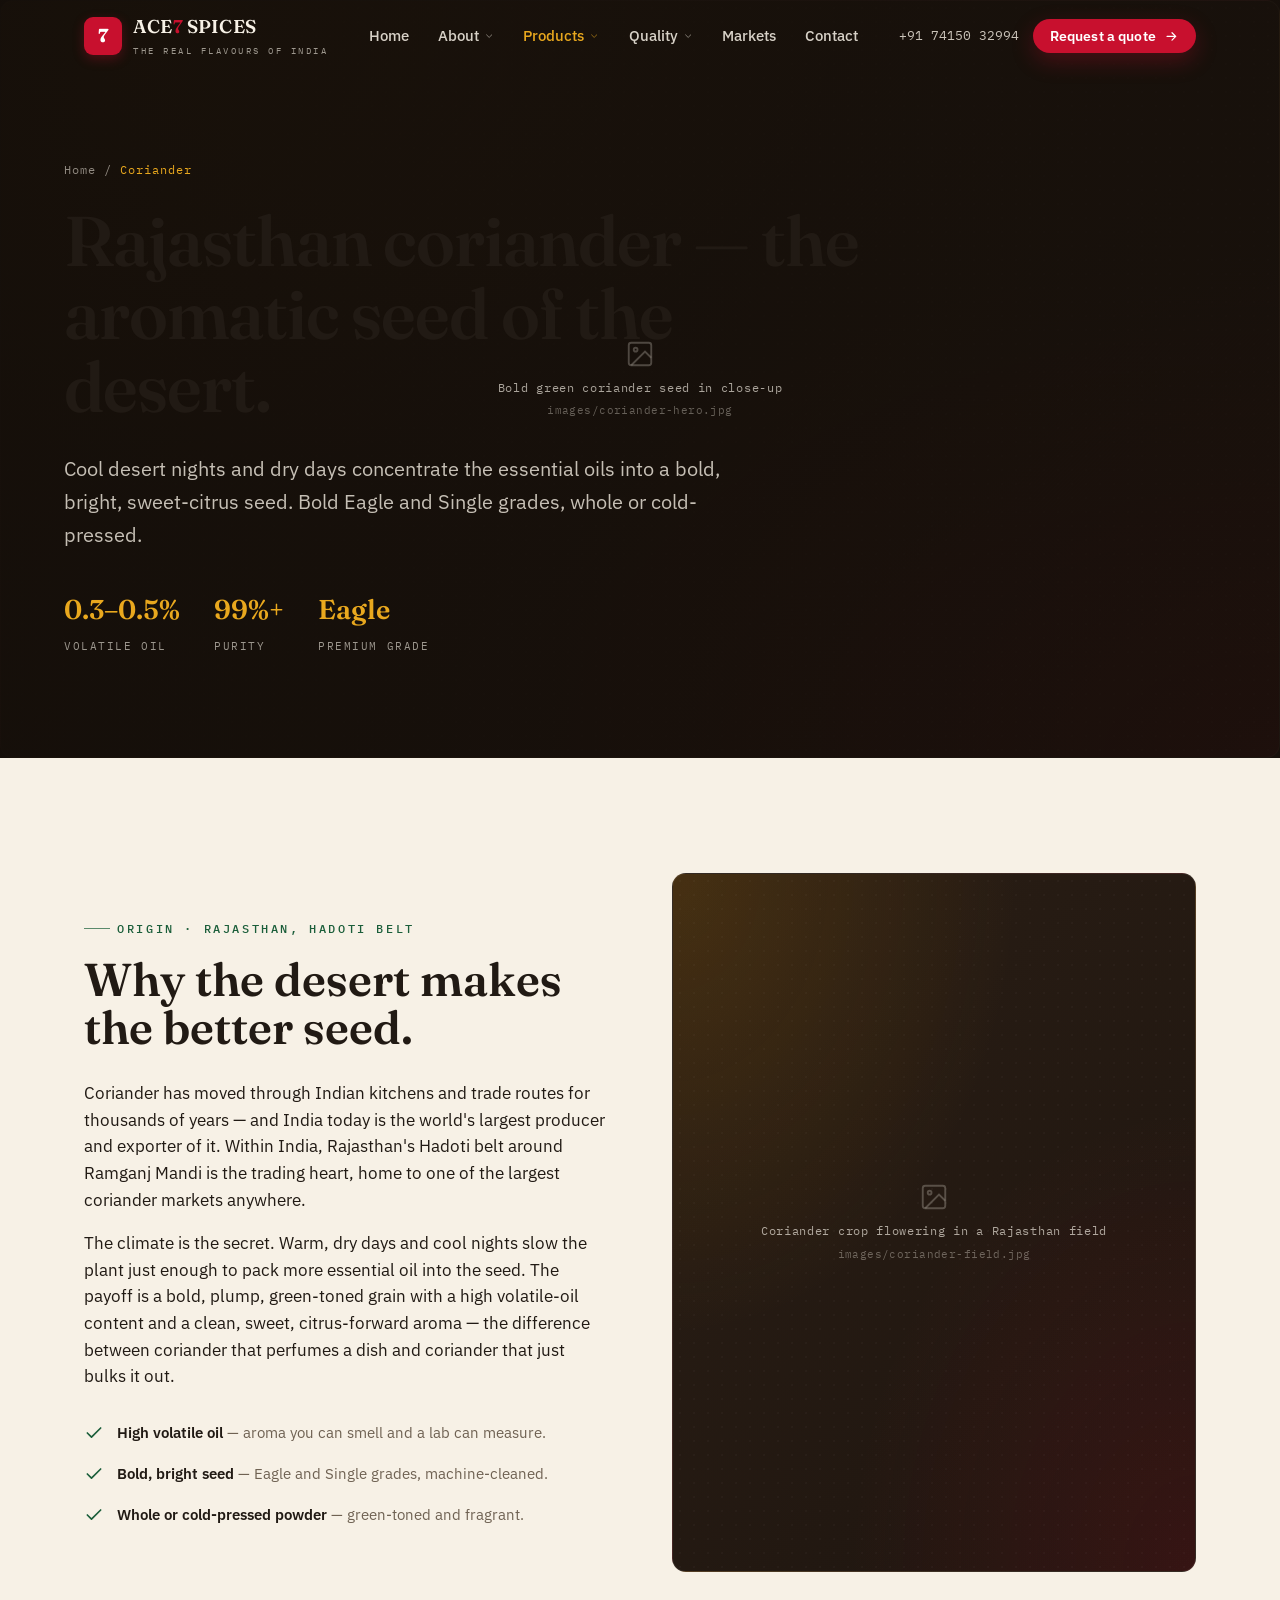
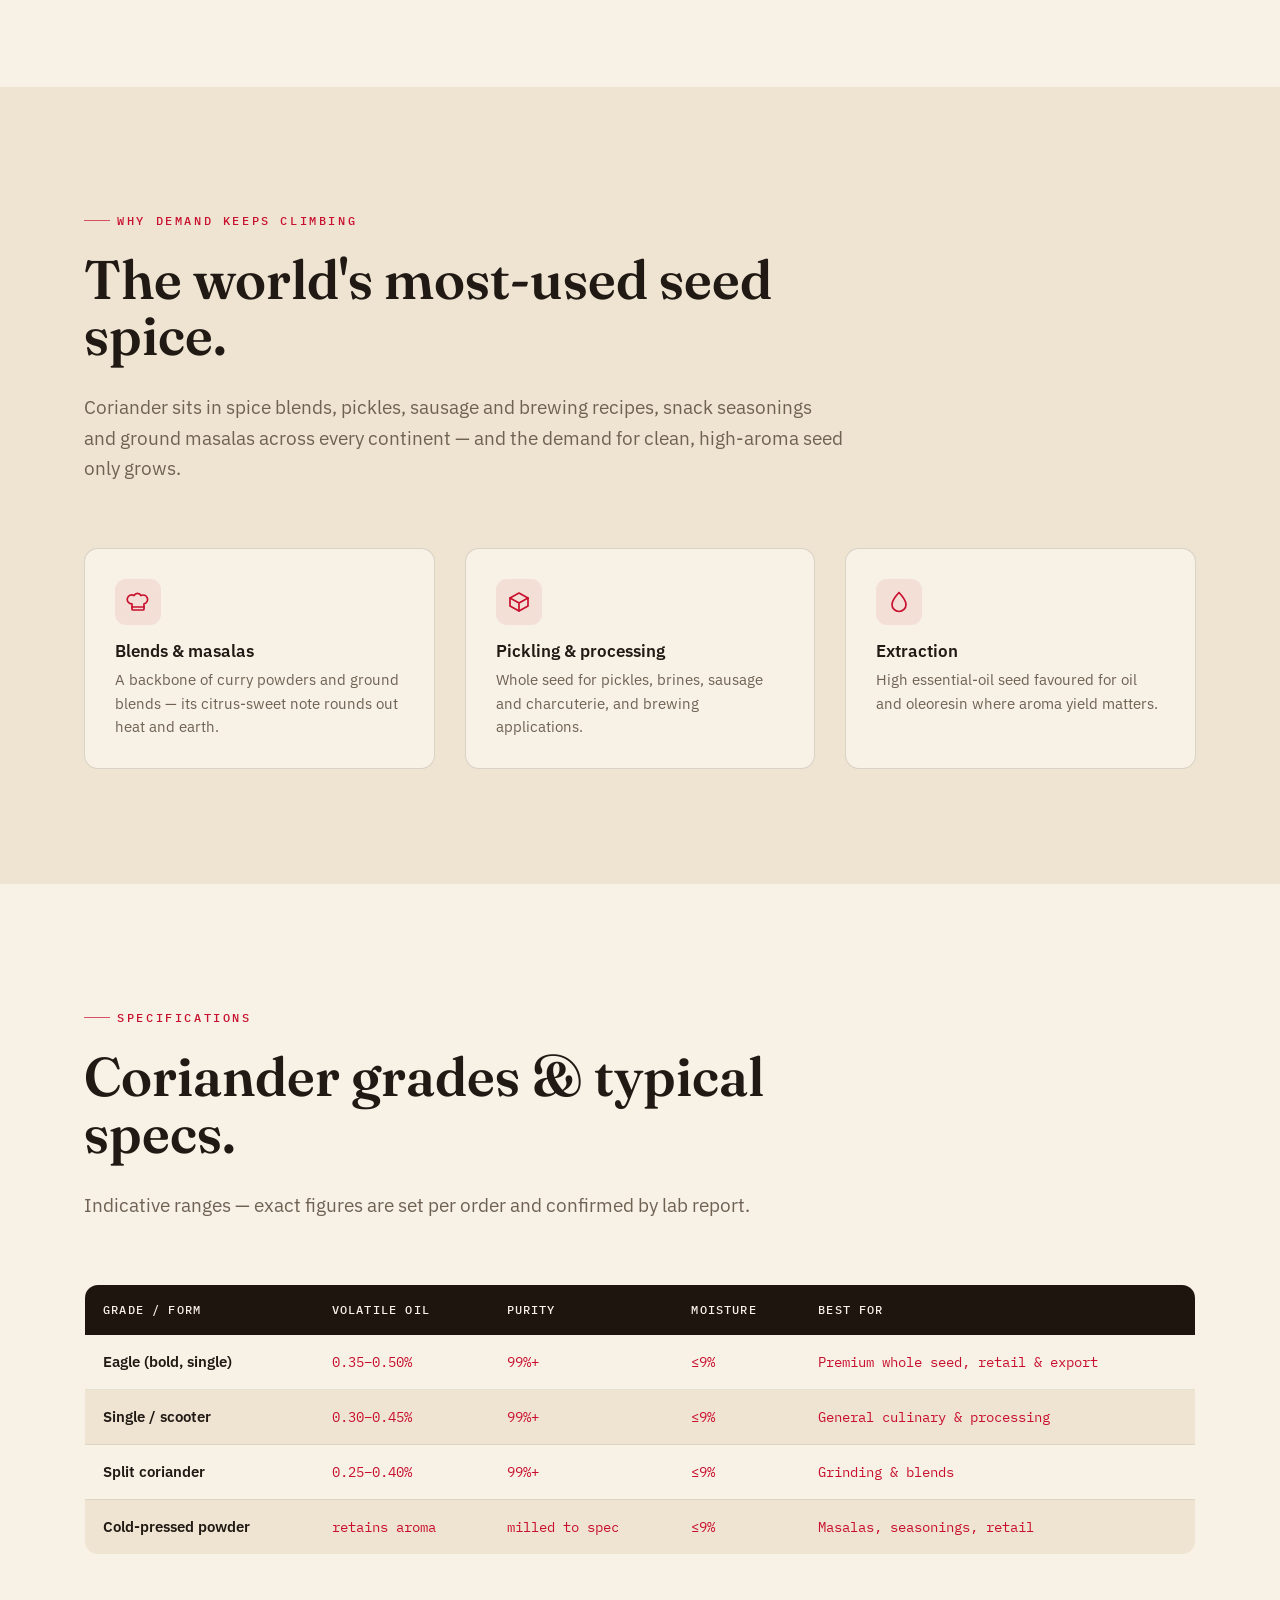
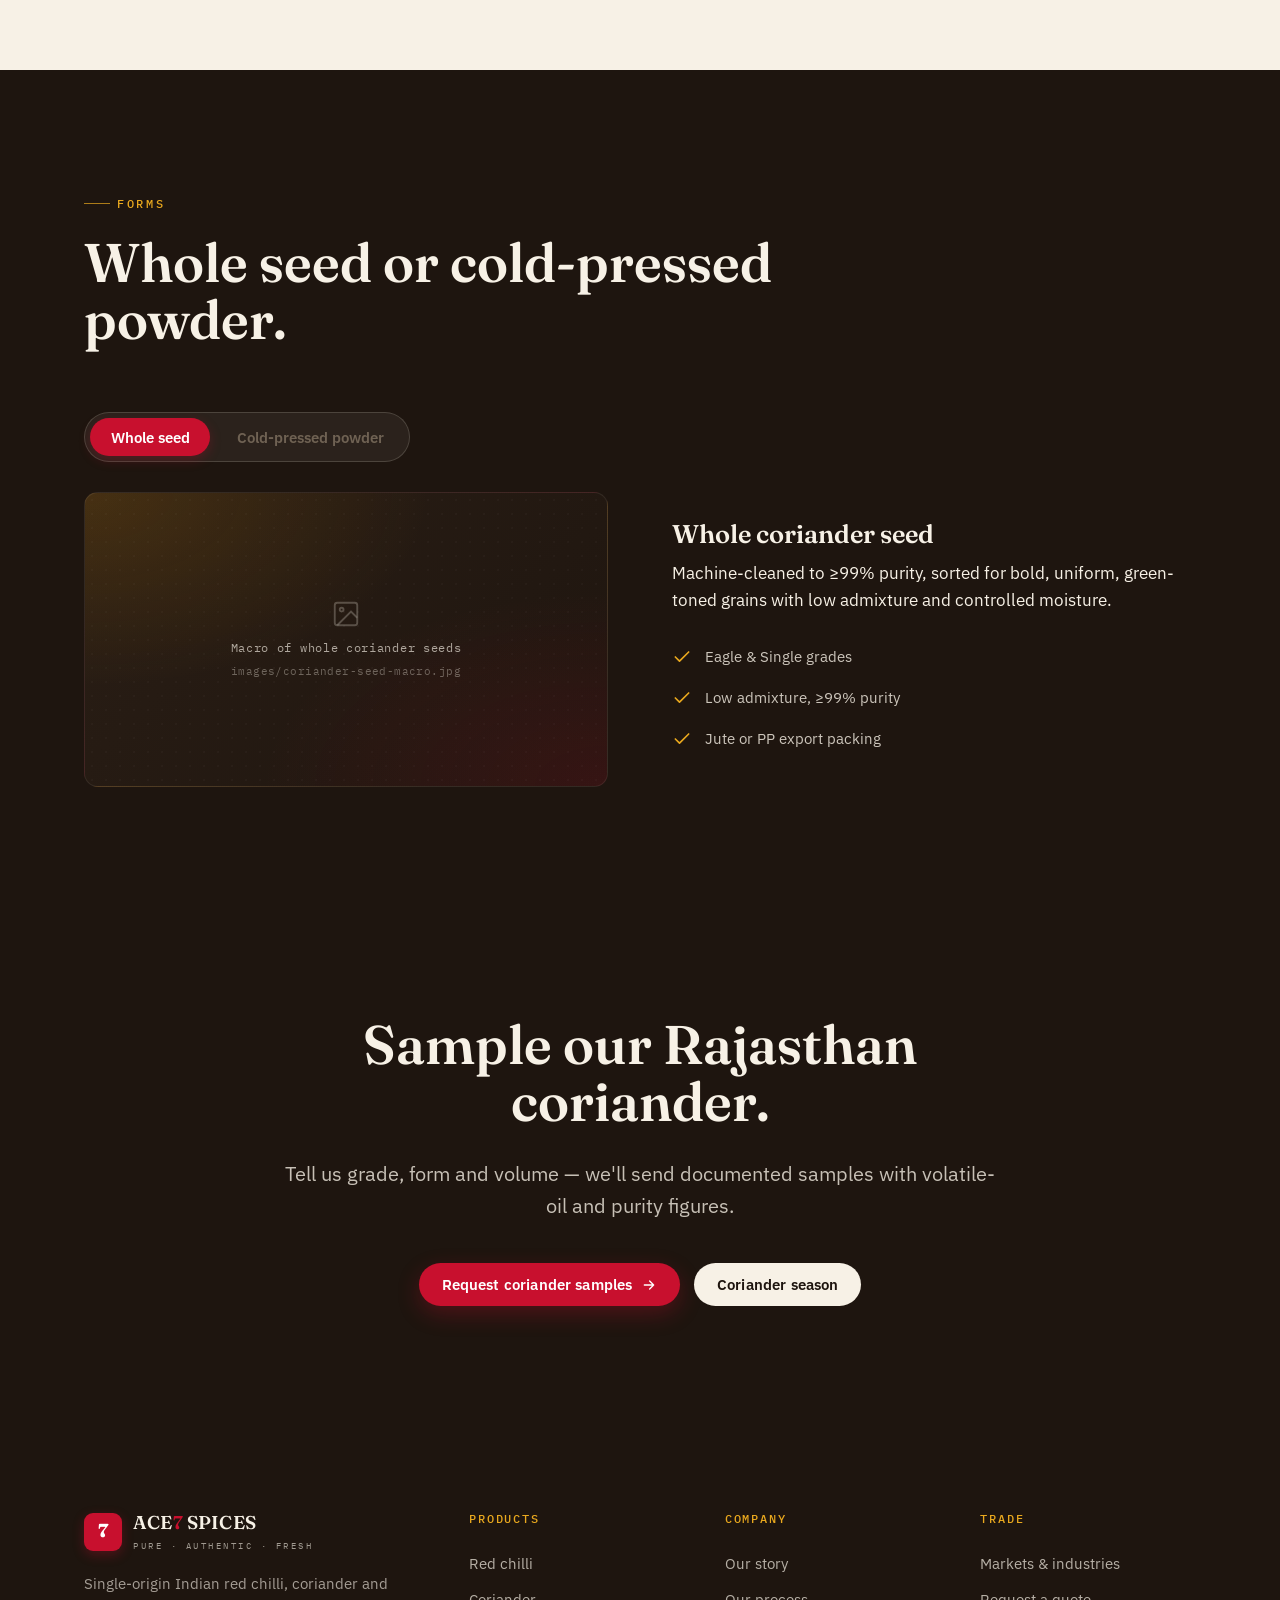
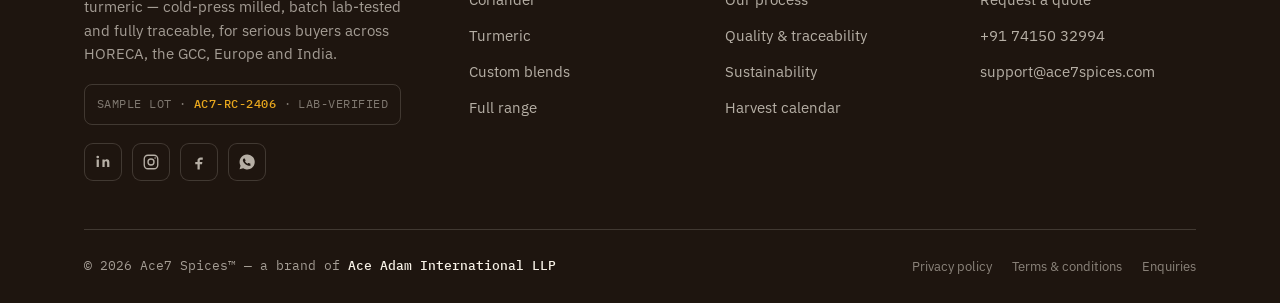
==== coriander.html @ 76460d50 "Add files via upload" ====
<!DOCTYPE html><html lang="en"><head><meta charset="UTF-8"><meta name="viewport" content="width=device-width, initial-scale=1"><title>Rajasthan Coriander Exporter — High Volatile-Oil Seed | Ace7 Spices</title><meta name="description" content="Single-origin Rajasthan coriander from Ace7 Spices: bold Eagle & Single grades, high volatile oil, ≥99% purity, whole seed or cold-pressed powder. Lab-verified, export-ready."><meta property="og:title" content="Rajasthan Coriander Exporter — High Volatile-Oil Seed | Ace7 Spices"><meta property="og:description" content="Single-origin Rajasthan coriander from Ace7 Spices: bold Eagle & Single grades, high volatile oil, ≥99% purity, whole seed or cold-pressed powder. Lab-verified, export-ready."><meta property="og:type" content="website"><meta name="theme-color" content="#1E150F"><link rel="preconnect" href="https://fonts.googleapis.com"><link rel="preconnect" href="https://fonts.gstatic.com" crossorigin><link href="https://fonts.googleapis.com/css2?family=Fraunces:ital,opsz,wght@0,9..144,400..700;1,9..144,400..600&family=IBM+Plex+Mono:wght@400;500&family=IBM+Plex+Sans:wght@400;500;600;700&display=swap" rel="stylesheet"><link rel="stylesheet" href="assets/styles.css"></head><body><a href="#main" class="skip">Skip to content</a><header class="header"><div class="header__inner"><a class="brand" href="index.html" aria-label="Ace7 Spices home"><span class="brand__mark">7</span><span><span class="brand__name">ACE<b>7</b> SPICES</span><span class="brand__tag">The real flavours of India</span></span></a><nav class="nav" aria-label="Primary"><ul style="display:flex;align-items:center;gap:4px"><li class="nav__item"><a class="nav__link" href="index.html">Home</a></li><li class="nav__item"><span class="nav__link">About<svg viewBox="0 0 24 24" fill="none" stroke="currentColor" stroke-width="2.2" stroke-linecap="round" stroke-linejoin="round"><path d="M6 9l6 6 6-6"/></svg></span><div class="dropdown"><a href="about.html"><b>Our story</b><span>Origin, the Ace7 Standard & parent company</span></a><a href="process.html"><b>Our process</b><span>Source → sort → cold-press → ship</span></a><a href="sustainability.html"><b>Sustainability</b><span>Farmer partnerships & single-origin sourcing</span></a></div></li><li class="nav__item"><span class="nav__link active">Products<svg viewBox="0 0 24 24" fill="none" stroke="currentColor" stroke-width="2.2" stroke-linecap="round" stroke-linejoin="round"><path d="M6 9l6 6 6-6"/></svg></span><div class="dropdown"><a href="products.html"><b>All products</b><span>Whole & powdered range overview</span></a><a href="red-chilli.html"><b>Red chilli — Guntur</b><span>16 varieties · SHU & ASTA to spec</span></a><a href="coriander.html"><b>Coriander — Rajasthan</b><span>Bold seed · high volatile oil</span></a><a href="turmeric.html"><b>Turmeric — Sangli & Salem</b><span>Graded by curcumin %</span></a><a href="custom-blends.html"><b>Custom blends & private label</b><span>Built to your formulation</span></a></div></li><li class="nav__item"><span class="nav__link">Quality<svg viewBox="0 0 24 24" fill="none" stroke="currentColor" stroke-width="2.2" stroke-linecap="round" stroke-linejoin="round"><path d="M6 9l6 6 6-6"/></svg></span><div class="dropdown"><a href="quality.html"><b>Quality & traceability</b><span>Batch lab-testing & lot tracing</span></a><a href="harvest-calendar.html"><b>Harvest calendar</b><span>Crop cycles & freshness windows</span></a></div></li><li class="nav__item"><a class="nav__link" href="industries.html">Markets</a></li><li class="nav__item"><a class="nav__link" href="contact.html">Contact</a></li></ul></nav><div class="header__cta"><a class="header__phone" href="tel:+917415032994">+91 74150 32994</a><a class="btn btn--primary" href="contact.html">Request a quote <svg viewBox="0 0 24 24" fill="none" stroke="currentColor" stroke-width="2" stroke-linecap="round" stroke-linejoin="round"><path d="M5 12h14M13 6l6 6-6 6"/></svg></a></div><button class="burger" aria-label="Menu" aria-expanded="false" aria-controls="drawer"><span></span><span></span><span></span></button></div></header><nav class="drawer" id="drawer" aria-label="Mobile"><a href="index.html">Home</a><div class="grp-label">About</div><a class="sub" href="about.html">Our story</a><a class="sub" href="process.html">Our process</a><a class="sub" href="sustainability.html">Sustainability</a><div class="grp-label">Products</div><a class="sub" href="products.html">All products</a><a class="sub" href="red-chilli.html">Red chilli — Guntur</a><a class="sub" href="coriander.html">Coriander — Rajasthan</a><a class="sub" href="turmeric.html">Turmeric — Sangli &amp; Salem</a><a class="sub" href="custom-blends.html">Custom blends &amp; private label</a><div class="grp-label">Quality</div><a class="sub" href="quality.html">Quality &amp; traceability</a><a class="sub" href="harvest-calendar.html">Harvest calendar</a><div class="grp-label">More</div><a class="sub" href="industries.html">Markets &amp; industries</a><a class="sub" href="contact.html">Contact</a><a class="btn btn--primary" href="contact.html">Request a quote</a></nav><main id="main">
<section class="phero">
  <div class="phero__media"><img src="images/coriander-hero.jpg" alt="Bold green coriander seed in close-up" loading="lazy" data-ph="Bold green coriander seed in close-up" data-ph-class="ph--wide" class=""></div>
  <div class="phero__inner reveal in">
    <p class="crumbs"><a href="index.html">Home</a> / <span>Coriander</span></p>
    <h1 class="display">Rajasthan coriander — the aromatic seed of the desert.</h1>
    <p>Cool desert nights and dry days concentrate the essential oils into a bold, bright, sweet-citrus seed. Bold Eagle and Single grades, whole or cold-pressed.</p>
    <div class="phero__meta"><div class="m"><b>0.3–0.5%</b><span>Volatile oil</span></div><div class="m"><b>99%+</b><span>Purity</span></div><div class="m"><b>Eagle</b><span>Premium grade</span></div></div>
  </div>
</section>

<section class="section">
  <div class="wrap">
    <div class="split">
      <div class="split__body reveal">
        <span class="eyebrow leaf">Origin · Rajasthan, Hadoti belt</span>
        <h2>Why the desert makes the better seed.</h2>
        <p>Coriander has moved through Indian kitchens and trade routes for thousands of years — and India today is the world's largest producer and exporter of it. Within India, Rajasthan's Hadoti belt around Ramganj Mandi is the trading heart, home to one of the largest coriander markets anywhere.</p>
        <p>The climate is the secret. Warm, dry days and cool nights slow the plant just enough to pack more essential oil into the seed. The payoff is a bold, plump, green-toned grain with a high volatile-oil content and a clean, sweet, citrus-forward aroma — the difference between coriander that perfumes a dish and coriander that just bulks it out.</p>
        <ul class="checklist">
          <li><svg viewBox="0 0 24 24" fill="none" stroke="currentColor" stroke-width="2" stroke-linecap="round" stroke-linejoin="round"><path d="M20 6L9 17l-5-5"/></svg><span><b>High volatile oil</b> — aroma you can smell and a lab can measure.</span></li>
          <li><svg viewBox="0 0 24 24" fill="none" stroke="currentColor" stroke-width="2" stroke-linecap="round" stroke-linejoin="round"><path d="M20 6L9 17l-5-5"/></svg><span><b>Bold, bright seed</b> — Eagle and Single grades, machine-cleaned.</span></li>
          <li><svg viewBox="0 0 24 24" fill="none" stroke="currentColor" stroke-width="2" stroke-linecap="round" stroke-linejoin="round"><path d="M20 6L9 17l-5-5"/></svg><span><b>Whole or cold-pressed powder</b> — green-toned and fragrant.</span></li>
        </ul>
      </div>
      <div class="split__media reveal d1"><img src="images/coriander-field.jpg" alt="Coriander crop flowering in a Rajasthan field" loading="lazy" data-ph="Coriander crop flowering in a Rajasthan field" data-ph-class="ph--tall" class=""></div>
    </div>
  </div>
</section>

<section class="section paper-2">
  <div class="wrap">
    <div class="section-head reveal"><span class="eyebrow">Why demand keeps climbing</span><h2>The world's most-used seed spice.</h2><p>Coriander sits in spice blends, pickles, sausage and brewing recipes, snack seasonings and ground masalas across every continent — and the demand for clean, high-aroma seed only grows.</p></div>
    <div class="grid g-3">
      <div class="card reveal"><div class="card__ico"><svg viewBox="0 0 24 24" fill="none" stroke="currentColor" stroke-width="1.7" stroke-linecap="round" stroke-linejoin="round"><path d="M6 13.9V19a1 1 0 0 0 1 1h10a1 1 0 0 0 1-1v-5.1a4.5 4.5 0 1 0-3-8.4 4 4 0 0 0-7 0 4.5 4.5 0 1 0-2 8.4Z"/><path d="M6 17h12"/></svg></div><h4>Blends &amp; masalas</h4><p>A backbone of curry powders and ground blends — its citrus-sweet note rounds out heat and earth.</p></div>
      <div class="card reveal d1"><div class="card__ico"><svg viewBox="0 0 24 24" fill="none" stroke="currentColor" stroke-width="1.7" stroke-linecap="round" stroke-linejoin="round"><path d="m21 8-9-5-9 5v8l9 5 9-5V8Z"/><path d="m3 8 9 5 9-5M12 13v8"/></svg></div><h4>Pickling &amp; processing</h4><p>Whole seed for pickles, brines, sausage and charcuterie, and brewing applications.</p></div>
      <div class="card reveal d2"><div class="card__ico"><svg viewBox="0 0 24 24" fill="none" stroke="currentColor" stroke-width="1.7" stroke-linecap="round" stroke-linejoin="round"><path d="M12 2.5S5 10 5 14.5a7 7 0 0 0 14 0C19 10 12 2.5 12 2.5Z"/></svg></div><h4>Extraction</h4><p>High essential-oil seed favoured for oil and oleoresin where aroma yield matters.</p></div>
    </div>
  </div>
</section>

<section class="section">
  <div class="wrap">
    <div class="section-head reveal"><span class="eyebrow">Specifications</span><h2>Coriander grades &amp; typical specs.</h2><p>Indicative ranges — exact figures are set per order and confirmed by lab report.</p></div>
    <div class="table-scroll reveal"><table class="spectable"><thead><tr><th>Grade / form</th><th>Volatile oil</th><th>Purity</th><th>Moisture</th><th>Best for</th></tr></thead><tbody><tr><td>Eagle (bold, single)</td><td class="mono">0.35–0.50%</td><td class="mono">99%+</td><td class="mono">≤9%</td><td class="mono">Premium whole seed, retail &amp; export</td></tr><tr><td>Single / scooter</td><td class="mono">0.30–0.45%</td><td class="mono">99%+</td><td class="mono">≤9%</td><td class="mono">General culinary &amp; processing</td></tr><tr><td>Split coriander</td><td class="mono">0.25–0.40%</td><td class="mono">99%+</td><td class="mono">≤9%</td><td class="mono">Grinding &amp; blends</td></tr><tr><td>Cold-pressed powder</td><td class="mono">retains aroma</td><td class="mono">milled to spec</td><td class="mono">≤9%</td><td class="mono">Masalas, seasonings, retail</td></tr></tbody></table></div>
  </div>
</section>

<section class="section roast">
  <div class="wrap" data-tabs>
    <div class="section-head reveal"><span class="eyebrow cream">Forms</span><h2>Whole seed or cold-pressed powder.</h2></div>
    <div class="tabs reveal" style="margin-bottom:30px;background:rgba(247,241,230,.06);border-color:var(--line-light)">
      <button class="tab active" data-tab="cseed">Whole seed</button>
      <button class="tab" data-tab="cpowder">Cold-pressed powder</button>
    </div>
    <div class="tabpanel active" data-panel="cseed">
      <div class="split"><div class="split__media reveal"><img src="images/coriander-seed-macro.jpg" alt="Macro of whole coriander seeds" loading="lazy" data-ph="Macro of whole coriander seeds" data-ph-class="ph--wide" class=""></div>
      <div class="split__body reveal d1"><h3 style="font-size:1.6rem;margin-bottom:.5em;color:var(--paper)">Whole coriander seed</h3><p>Machine-cleaned to ≥99% purity, sorted for bold, uniform, green-toned grains with low admixture and controlled moisture.</p><ul class="checklist"><li><svg viewBox="0 0 24 24" fill="none" stroke="currentColor" stroke-width="2" stroke-linecap="round" stroke-linejoin="round"><path d="M20 6L9 17l-5-5"/></svg><span>Eagle &amp; Single grades</span></li><li><svg viewBox="0 0 24 24" fill="none" stroke="currentColor" stroke-width="2" stroke-linecap="round" stroke-linejoin="round"><path d="M20 6L9 17l-5-5"/></svg><span>Low admixture, ≥99% purity</span></li><li><svg viewBox="0 0 24 24" fill="none" stroke="currentColor" stroke-width="2" stroke-linecap="round" stroke-linejoin="round"><path d="M20 6L9 17l-5-5"/></svg><span>Jute or PP export packing</span></li></ul></div></div>
    </div>
    <div class="tabpanel" data-panel="cpowder">
      <div class="split"><div class="split__media reveal"><img src="images/coriander-powder.jpg" alt="Green-toned cold-pressed coriander powder" loading="lazy" data-ph="Green-toned cold-pressed coriander powder" data-ph-class="ph--wide" class=""></div>
      <div class="split__body reveal d1"><h3 style="font-size:1.6rem;margin-bottom:.5em;color:var(--paper)">Cold-pressed coriander powder</h3><p>Low-RPM milled so the powder keeps its fresh green colour and sweet-citrus aroma instead of turning dull and flat. Ground to your mesh.</p><ul class="checklist"><li><svg viewBox="0 0 24 24" fill="none" stroke="currentColor" stroke-width="2" stroke-linecap="round" stroke-linejoin="round"><path d="M20 6L9 17l-5-5"/></svg><span>Aroma &amp; colour preserved</span></li><li><svg viewBox="0 0 24 24" fill="none" stroke="currentColor" stroke-width="2" stroke-linecap="round" stroke-linejoin="round"><path d="M20 6L9 17l-5-5"/></svg><span>Mesh ground to order</span></li><li><svg viewBox="0 0 24 24" fill="none" stroke="currentColor" stroke-width="2" stroke-linecap="round" stroke-linejoin="round"><path d="M20 6L9 17l-5-5"/></svg><span>No fillers or additives</span></li></ul></div></div>
    </div>
  </div>
</section>

<section class="section roast ctaband">
  <div class="wrap"><div class="ctaband__inner reveal">
    <h2>Sample our Rajasthan coriander.</h2>
    <p>Tell us grade, form and volume — we'll send documented samples with volatile-oil and purity figures.</p>
    <div class="btn-row"><a class="btn btn--primary" href="contact.html">Request coriander samples <svg viewBox="0 0 24 24" fill="none" stroke="currentColor" stroke-width="2" stroke-linecap="round" stroke-linejoin="round"><path d="M5 12h14M13 6l6 6-6 6"/></svg></a><a class="btn btn--light" href="harvest-calendar.html">Coriander season</a></div>
  </div></div>
</section>
</main><footer class="footer"><div class="wrap"><div class="footer__top"><div class="footer__brand"><a class="brand" href="index.html"><span class="brand__mark">7</span><span><span class="brand__name">ACE<b>7</b> SPICES</span><span class="brand__tag">Pure · Authentic · Fresh</span></span></a><p class="footer__about">Single-origin Indian red chilli, coriander and turmeric — cold-press milled, batch lab-tested and fully traceable, for serious buyers across HORECA, the GCC, Europe and India.</p><div class="footer__lot">SAMPLE LOT · <b>AC7-RC-2406</b> · LAB-VERIFIED</div><div class="footer__social"><a href="#" aria-label="LinkedIn"><svg viewBox="0 0 24 24" fill="currentColor"><path d="M6.5 8.5v10h-3v-10h3Zm-1.5-5a1.8 1.8 0 1 1 0 3.6 1.8 1.8 0 0 1 0-3.6ZM20.5 18.5h-3v-5.3c0-1.3-.5-2.1-1.6-2.1-1.2 0-1.7.8-1.7 2.1v5.3h-3v-10h3v1.3c.5-.8 1.4-1.6 3-1.6 2.2 0 3.3 1.4 3.3 4.2v6.1Z"/></svg></a><a href="#" aria-label="Instagram"><svg viewBox="0 0 24 24" fill="none" stroke="currentColor" stroke-width="1.8"><rect x="3" y="3" width="18" height="18" rx="5"/><circle cx="12" cy="12" r="4"/><circle cx="17.5" cy="6.5" r="1" fill="currentColor" stroke="none"/></svg></a><a href="#" aria-label="Facebook"><svg viewBox="0 0 24 24" fill="currentColor"><path d="M14 9h3V6h-3c-2.2 0-4 1.8-4 4v2H7v3h3v7h3v-7h3l.5-3H13v-2c0-.6.4-1 1-1Z"/></svg></a><a href="https://wa.me/917415032994" aria-label="WhatsApp"><svg viewBox="0 0 24 24" fill="currentColor"><path d="M12 2a10 10 0 0 0-8.6 15l-1.3 4.7 4.8-1.3A10 10 0 1 0 12 2Zm5.3 13.9c-.2.6-1.3 1.2-1.8 1.2-.5.1-1 .2-3.3-.7-2.8-1.1-4.5-3.9-4.7-4.1-.1-.2-1-1.4-1-2.6 0-1.3.6-1.9.9-2.1.2-.3.5-.3.7-.3h.5c.2 0 .4 0 .6.5l.8 2c.1.1.1.3 0 .5l-.4.5c-.2.2-.3.3-.1.6.2.3.8 1.3 1.7 2 1.2.9 1.5 1 1.8.7.2-.3.4-.5.6-.7l.5-.2 1.9.9c.2.1.4.2.5.3.1.4.1 1-.1 1.6Z"/></svg></a></div></div><div><h5>Products</h5><div class="footer__links"><a href="red-chilli.html">Red chilli</a><a href="coriander.html">Coriander</a><a href="turmeric.html">Turmeric</a><a href="custom-blends.html">Custom blends</a><a href="products.html">Full range</a></div></div><div><h5>Company</h5><div class="footer__links"><a href="about.html">Our story</a><a href="process.html">Our process</a><a href="quality.html">Quality &amp; traceability</a><a href="sustainability.html">Sustainability</a><a href="harvest-calendar.html">Harvest calendar</a></div></div><div><h5>Trade</h5><div class="footer__links"><a href="industries.html">Markets &amp; industries</a><a href="contact.html">Request a quote</a><a href="tel:+917415032994">+91 74150 32994</a><a href="mailto:support@ace7spices.com">support@ace7spices.com</a></div></div></div><div class="footer__bottom"><span class="footer__parent">© <span data-year>2025</span> Ace7 Spices™ — a brand of <b>Ace Adam International LLP</b></span><div class="footer__legal"><a href="privacy-policy.html">Privacy policy</a><a href="terms.html">Terms &amp; conditions</a><a href="contact.html">Enquiries</a></div></div></div></footer><script src="assets/script.js"></script></body></html>
---- assets/styles.css ----
/* =====================================================================
   ACE7 SPICES — Design System
   Display: Fraunces (heritage serif)
   Body/UI: IBM Plex Sans   |   Data/labels: IBM Plex Mono
   Palette: roasted near-black + warm ivory paper, scarlet / leaf / turmeric
   ===================================================================== */

:root{
  --chilli:#C8102E;
  --chilli-deep:#9E0B22;
  --roast:#1E150F;
  --roast-2:#2A1E15;
  --paper:#F7F1E6;
  --paper-2:#EFE4D2;
  --paper-3:#E7D9C1;
  --leaf:#1B5E3A;
  --leaf-deep:#134129;
  --turmeric:#D98E04;
  --turmeric-2:#E9A81E;
  --ink:#211A14;
  --ink-soft:#6F6253;
  --ink-faint:#9A8C79;
  --line:rgba(33,26,20,.14);
  --line-2:rgba(33,26,20,.08);
  --line-light:rgba(247,241,230,.16);
  --shadow-sm:0 1px 2px rgba(30,21,15,.06), 0 2px 8px rgba(30,21,15,.05);
  --shadow-md:0 8px 30px rgba(30,21,15,.10), 0 2px 8px rgba(30,21,15,.06);
  --shadow-lg:0 30px 70px rgba(30,21,15,.22);
  --maxw:1240px;
  --gut:clamp(20px,5vw,64px);
  --r:14px;
  --r-sm:9px;
  --ease:cubic-bezier(.2,.7,.2,1);
}

/* ---------- reset ---------- */
*,*::before,*::after{box-sizing:border-box;margin:0;padding:0}
html{scroll-behavior:smooth;-webkit-text-size-adjust:100%}
@media (prefers-reduced-motion:reduce){html{scroll-behavior:auto}}
body{
  font-family:"IBM Plex Sans",system-ui,-apple-system,sans-serif;
  background:var(--paper);
  color:var(--ink);
  line-height:1.62;
  font-size:16.5px;
  -webkit-font-smoothing:antialiased;
  text-rendering:optimizeLegibility;
  overflow-x:hidden;
}
img{max-width:100%;display:block}
a{color:inherit;text-decoration:none}
button{font-family:inherit;cursor:pointer;border:none;background:none}
ul{list-style:none}
::selection{background:var(--chilli);color:#fff}

/* ---------- type ---------- */
h1,h2,h3,h4{font-family:"Fraunces",Georgia,serif;font-weight:600;line-height:1.04;color:var(--ink);font-optical-sizing:auto}
.display{font-weight:600;letter-spacing:-.01em}
.eyebrow{
  font-family:"IBM Plex Mono",monospace;
  font-size:.74rem;font-weight:500;
  letter-spacing:.22em;text-transform:uppercase;
  color:var(--chilli);
  display:inline-flex;align-items:center;gap:.6em;
}
.eyebrow::before{content:"";width:26px;height:1px;background:currentColor;opacity:.7}
.eyebrow.center::after{content:"";width:26px;height:1px;background:currentColor;opacity:.7}
.eyebrow.leaf{color:var(--leaf)}
.eyebrow.turmeric{color:var(--turmeric)}
.eyebrow.cream{color:var(--turmeric-2)}
.mono{font-family:"IBM Plex Mono",monospace}

.lead{font-size:clamp(1.05rem,1.7vw,1.28rem);color:var(--ink-soft);line-height:1.6;font-weight:400}
.muted{color:var(--ink-soft)}

/* ---------- layout ---------- */
.wrap{max-width:var(--maxw);margin-inline:auto;padding-inline:var(--gut)}
.section{padding-block:clamp(64px,9vw,128px)}
.section--tight{padding-block:clamp(48px,6vw,84px)}
.roast{background:var(--roast);color:var(--paper)}
.roast h1,.roast h2,.roast h3,.roast h4{color:var(--paper)}
.roast .muted{color:rgba(247,241,230,.66)}
.roast .lead{color:rgba(247,241,230,.78)}
.paper-2{background:var(--paper-2)}
.center{text-align:center}
.center .eyebrow{justify-content:center}
.grid{display:grid;gap:clamp(18px,2.4vw,30px)}
.g-2{grid-template-columns:repeat(2,1fr)}
.g-3{grid-template-columns:repeat(3,1fr)}
.g-4{grid-template-columns:repeat(4,1fr)}
@media(max-width:960px){.g-3,.g-4{grid-template-columns:repeat(2,1fr)}}
@media(max-width:640px){.g-2,.g-3,.g-4{grid-template-columns:1fr}}

.section-head{max-width:760px;margin-bottom:clamp(36px,5vw,64px)}
.section-head.center{margin-inline:auto}
.section-head h2{font-size:clamp(2rem,4.3vw,3.4rem);margin:.4em 0 .5em}
.section-head p{font-size:clamp(1rem,1.5vw,1.18rem);color:var(--ink-soft)}
.roast .section-head p{color:rgba(247,241,230,.72)}

/* ---------- buttons ---------- */
.btn{
  display:inline-flex;align-items:center;gap:.6em;
  font-family:"IBM Plex Sans",sans-serif;font-weight:600;font-size:.95rem;
  padding:.92em 1.5em;border-radius:100px;
  transition:transform .35s var(--ease),background .25s,color .25s,box-shadow .35s;
  letter-spacing:.01em;line-height:1;
}
.btn svg{width:1.05em;height:1.05em;transition:transform .35s var(--ease)}
.btn:hover svg{transform:translateX(4px)}
.btn--primary{background:var(--chilli);color:#fff;box-shadow:0 8px 22px rgba(200,16,46,.28)}
.btn--primary:hover{background:var(--chilli-deep);transform:translateY(-2px);box-shadow:0 14px 30px rgba(200,16,46,.34)}
.btn--ghost{background:transparent;color:var(--ink);box-shadow:inset 0 0 0 1.5px var(--line)}
.btn--ghost:hover{box-shadow:inset 0 0 0 1.5px var(--ink);transform:translateY(-2px)}
.roast .btn--ghost{color:var(--paper);box-shadow:inset 0 0 0 1.5px var(--line-light)}
.roast .btn--ghost:hover{box-shadow:inset 0 0 0 1.5px var(--paper)}
.btn--light{background:var(--paper);color:var(--roast)}
.btn--light:hover{background:#fff;transform:translateY(-2px)}
.btn-row{display:flex;gap:14px;flex-wrap:wrap}

.txtlink{display:inline-flex;align-items:center;gap:.5em;font-weight:600;font-size:.95rem;color:var(--chilli);transition:gap .3s var(--ease)}
.txtlink svg{width:1em;height:1em}
.txtlink:hover{gap:.85em}
.roast .txtlink{color:var(--turmeric-2)}

/* =====================================================================
   HEADER / NAV
   ===================================================================== */
.header{
  position:fixed;inset:0 0 auto 0;z-index:100;
  transition:background .35s var(--ease),box-shadow .35s,border-color .35s;
  border-bottom:1px solid transparent;
}
.header__inner{
  max-width:var(--maxw);margin-inline:auto;
  padding:14px var(--gut);
  display:flex;align-items:center;justify-content:space-between;gap:24px;
}
.brand{display:flex;align-items:center;gap:11px;flex-shrink:0}
.brand__mark{
  width:38px;height:38px;border-radius:9px;
  background:var(--chilli);color:#fff;
  display:grid;place-items:center;
  font-family:"Fraunces",serif;font-weight:700;font-size:1.18rem;letter-spacing:-.02em;
  box-shadow:0 4px 12px rgba(200,16,46,.3);
}
.brand__name{font-family:"Fraunces",serif;font-weight:600;font-size:1.16rem;letter-spacing:.01em;line-height:1;color:var(--paper);transition:color .35s}
.brand__name b{color:var(--chilli);font-weight:600}
.brand__tag{display:block;font-family:"IBM Plex Mono",monospace;font-size:.56rem;letter-spacing:.28em;color:rgba(247,241,230,.6);margin-top:3px;text-transform:uppercase;transition:color .35s}
.header.scrolled .brand__name{color:var(--ink)}
.header.scrolled .brand__tag{color:var(--ink-faint)}

.nav{display:flex;align-items:center;gap:4px}
.nav__item{position:relative}
.nav__link{
  display:flex;align-items:center;gap:.35em;
  padding:.6em .85em;border-radius:8px;
  font-size:.92rem;font-weight:500;color:rgba(247,241,230,.86);
  transition:color .25s,background .25s;white-space:nowrap;
}
.nav__link svg{width:.7em;height:.7em;opacity:.6;transition:transform .3s}
.header.scrolled .nav__link{color:var(--ink-soft)}
.nav__link:hover{color:var(--turmeric-2)}
.header.scrolled .nav__link:hover{color:var(--chilli)}
.nav__item:hover .nav__link svg{transform:rotate(180deg)}
.nav__link.active{color:var(--turmeric-2)}
.header.scrolled .nav__link.active{color:var(--chilli)}

.dropdown{
  position:absolute;top:calc(100% + 8px);left:0;
  background:var(--paper);border-radius:var(--r);
  box-shadow:var(--shadow-lg);
  padding:8px;min-width:248px;
  opacity:0;visibility:hidden;transform:translateY(8px);
  transition:opacity .25s,transform .25s,visibility .25s;
  border:1px solid var(--line-2);
}
.nav__item:hover .dropdown{opacity:1;visibility:visible;transform:translateY(0)}
.dropdown a{
  display:flex;flex-direction:column;gap:2px;
  padding:.6em .8em;border-radius:8px;transition:background .2s;
}
.dropdown a:hover{background:var(--paper-2)}
.dropdown a b{font-size:.92rem;font-weight:600;color:var(--ink)}
.dropdown a span{font-size:.76rem;color:var(--ink-faint)}

.header__cta{display:flex;align-items:center;gap:14px}
.header__phone{font-family:"IBM Plex Mono",monospace;font-size:.84rem;color:rgba(247,241,230,.8);transition:color .35s;white-space:nowrap}
.header.scrolled .header__phone{color:var(--ink-soft)}
.header__cta .btn{padding:.7em 1.2em;font-size:.88rem}

.burger{display:none;width:42px;height:42px;border-radius:9px;flex-direction:column;justify-content:center;align-items:center;gap:5px}
.burger span{width:20px;height:2px;background:var(--paper);border-radius:2px;transition:.3s var(--ease)}
.header.scrolled .burger span{background:var(--ink)}
.burger.open span:nth-child(1){transform:translateY(7px) rotate(45deg)}
.burger.open span:nth-child(2){opacity:0}
.burger.open span:nth-child(3){transform:translateY(-7px) rotate(-45deg)}

@media(max-width:1080px){
  .nav,.header__phone{display:none}
  .burger{display:flex}
}
@media(max-width:560px){.header__cta .btn{display:none}}

/* mobile drawer */
.drawer{
  position:fixed;inset:0;z-index:99;
  background:var(--roast);
  padding:90px var(--gut) 40px;
  transform:translateX(100%);transition:transform .4s var(--ease);
  overflow-y:auto;
}
.drawer.open{transform:translateX(0)}
.drawer a{display:block;color:var(--paper);font-family:"Fraunces",serif;font-size:1.5rem;padding:.5em 0;border-bottom:1px solid var(--line-light)}
.drawer a:active{color:var(--turmeric-2)}
.drawer .sub{font-family:"IBM Plex Sans",sans-serif;font-size:1rem;padding-left:18px;color:rgba(247,241,230,.7);border:none;padding-block:.35em}
.drawer .grp-label{font-family:"IBM Plex Mono",monospace;font-size:.72rem;letter-spacing:.2em;text-transform:uppercase;color:var(--turmeric-2);margin-top:24px;border:none;padding-bottom:4px}
.drawer .btn{margin-top:28px}

/* =====================================================================
   LOT STRIP — signature traceability motif
   ===================================================================== */
.lotstrip{
  font-family:"IBM Plex Mono",monospace;
  font-size:.78rem;letter-spacing:.04em;
  display:flex;align-items:center;gap:1.4em;
  white-space:nowrap;color:rgba(247,241,230,.72);
}
.lotstrip b{color:var(--turmeric-2);font-weight:500}
.lotstrip .ok{color:#6BCB77}
.lotstrip .dot{width:5px;height:5px;border-radius:50%;background:var(--chilli);flex-shrink:0}
.marquee{overflow:hidden;border-block:1px solid var(--line-light);padding-block:13px;-webkit-mask-image:linear-gradient(90deg,transparent,#000 8%,#000 92%,transparent)}
.marquee__track{display:inline-flex;gap:1.4em;animation:scroll-x 38s linear infinite}
@keyframes scroll-x{to{transform:translateX(-50%)}}
@media(prefers-reduced-motion:reduce){.marquee__track{animation:none}}

/* =====================================================================
   HERO (home)
   ===================================================================== */
.hero{position:relative;background:var(--roast);color:var(--paper);overflow:hidden;padding-top:120px}
.hero__media{position:absolute;inset:0;z-index:0}
.hero__media .ph{height:100%;border-radius:0}
.hero__media::after{content:"";position:absolute;inset:0;background:linear-gradient(105deg,rgba(20,14,9,.96) 0%,rgba(20,14,9,.82) 42%,rgba(20,14,9,.45) 100%)}
.hero__grain{position:absolute;inset:0;z-index:1;opacity:.5;background-image:radial-gradient(rgba(255,255,255,.04) 1px,transparent 1px);background-size:3px 3px;pointer-events:none}
.hero__inner{position:relative;z-index:2;max-width:var(--maxw);margin-inline:auto;padding:clamp(40px,7vw,90px) var(--gut) 0}
.hero__grid{display:grid;grid-template-columns:1.15fr .85fr;gap:50px;align-items:center;padding-bottom:clamp(40px,6vw,70px)}
@media(max-width:900px){.hero__grid{grid-template-columns:1fr;gap:34px}}
.hero h1{font-size:clamp(2.7rem,6.6vw,5.4rem);letter-spacing:-.015em;margin-bottom:.42em}
.hero h1 em{font-style:italic;color:var(--turmeric-2);font-weight:500}
.hero__sub{font-size:clamp(1.05rem,1.7vw,1.3rem);color:rgba(247,241,230,.8);max-width:46ch;margin-bottom:2em;line-height:1.55}
.hero__cta{display:flex;gap:14px;flex-wrap:wrap;margin-bottom:2.4em}
.hero__stats{display:flex;gap:clamp(20px,3vw,44px);flex-wrap:wrap}
.hstat{display:flex;flex-direction:column;gap:2px}
.hstat b{font-family:"Fraunces",serif;font-size:clamp(1.8rem,3vw,2.5rem);color:var(--paper);font-weight:600;line-height:1}
.hstat span{font-family:"IBM Plex Mono",monospace;font-size:.7rem;letter-spacing:.14em;text-transform:uppercase;color:rgba(247,241,230,.6)}

.hero__card{
  background:rgba(247,241,230,.05);
  border:1px solid var(--line-light);
  border-radius:var(--r);
  padding:26px;backdrop-filter:blur(8px);
}
.hero__card h4{font-family:"IBM Plex Mono",monospace;font-size:.74rem;letter-spacing:.18em;text-transform:uppercase;color:var(--turmeric-2);margin-bottom:16px;font-weight:500}
.specrow{display:flex;justify-content:space-between;align-items:center;padding:11px 0;border-bottom:1px solid var(--line-light);font-size:.9rem}
.specrow:last-child{border-bottom:none}
.specrow span{color:rgba(247,241,230,.62)}
.specrow b{font-family:"IBM Plex Mono",monospace;color:var(--paper);font-weight:500}
.specrow .verified{color:#6BCB77;display:inline-flex;align-items:center;gap:5px}

/* =====================================================================
   PAGE HERO (interior)
   ===================================================================== */
.phero{position:relative;background:var(--roast);color:var(--paper);padding:160px var(--gut) clamp(60px,8vw,100px);overflow:hidden}
.phero__media{position:absolute;inset:0;z-index:0}
.phero__media .ph{height:100%}
.phero__media::after{content:"";position:absolute;inset:0;background:linear-gradient(100deg,rgba(20,14,9,.95),rgba(20,14,9,.72))}
.phero__inner{position:relative;z-index:2;max-width:var(--maxw);margin-inline:auto}
.phero .crumbs{font-family:"IBM Plex Mono",monospace;font-size:.76rem;letter-spacing:.08em;color:rgba(247,241,230,.55);margin-bottom:24px}
.phero .crumbs a:hover{color:var(--turmeric-2)}
.phero .crumbs span{color:var(--turmeric-2)}
.phero h1{font-size:clamp(2.4rem,5.5vw,4.4rem);letter-spacing:-.015em;max-width:18ch;margin-bottom:.4em}
.phero p{font-size:clamp(1.05rem,1.6vw,1.3rem);color:rgba(247,241,230,.78);max-width:58ch}
.phero__meta{display:flex;gap:34px;flex-wrap:wrap;margin-top:36px}
.phero__meta .m b{display:block;font-family:"Fraunces",serif;font-size:1.7rem;color:var(--turmeric-2);font-weight:600}
.phero__meta .m span{font-family:"IBM Plex Mono",monospace;font-size:.7rem;letter-spacing:.14em;text-transform:uppercase;color:rgba(247,241,230,.6)}

/* =====================================================================
   IMAGE PLACEHOLDER SYSTEM
   ===================================================================== */
.ph{
  position:relative;width:100%;border-radius:var(--r);overflow:hidden;
  background:
    radial-gradient(120% 120% at 0% 0%,rgba(217,142,4,.16),transparent 55%),
    radial-gradient(120% 120% at 100% 100%,rgba(200,16,46,.14),transparent 55%),
    linear-gradient(135deg,var(--roast-2),var(--roast));
  display:grid;place-items:center;min-height:200px;
  border:1px solid rgba(247,241,230,.08);
}
.ph::before{
  content:"";position:absolute;inset:0;opacity:.5;
  background-image:radial-gradient(rgba(247,241,230,.05) 1px,transparent 1px);
  background-size:14px 14px;
}
.ph__tag{
  position:relative;z-index:1;text-align:center;padding:18px;
  font-family:"IBM Plex Mono",monospace;color:rgba(247,241,230,.5);
}
.ph__tag svg{width:30px;height:30px;margin:0 auto 10px;opacity:.5;display:block}
.ph__tag .n{font-size:.72rem;letter-spacing:.06em;color:rgba(247,241,230,.66);display:block;word-break:break-word}
.ph__tag .d{font-size:.66rem;letter-spacing:.04em;margin-top:5px;display:block;opacity:.7}
.ph.light{background:
    radial-gradient(120% 120% at 0% 0%,rgba(217,142,4,.14),transparent 55%),
    radial-gradient(120% 120% at 100% 100%,rgba(200,16,46,.1),transparent 55%),
    linear-gradient(135deg,var(--paper-3),var(--paper-2));border:1px solid var(--line-2)}
.ph.light .ph__tag{color:var(--ink-faint)}
.ph.light .ph__tag .n{color:var(--ink-soft)}
.ph--tall{aspect-ratio:3/4}
.ph--wide{aspect-ratio:16/9}
.ph--sq{aspect-ratio:1/1}
.ph--video{aspect-ratio:16/9}

/* =====================================================================
   USP / MARK STRIP
   ===================================================================== */
.uspstrip{display:grid;grid-template-columns:repeat(4,1fr);gap:0;border:1px solid var(--line);border-radius:var(--r);overflow:hidden;background:var(--paper)}
@media(max-width:860px){.uspstrip{grid-template-columns:repeat(2,1fr)}}
@media(max-width:480px){.uspstrip{grid-template-columns:1fr}}
.usp{padding:30px 26px;border-right:1px solid var(--line)}
.usp:last-child{border-right:none}
@media(max-width:860px){.usp{border-bottom:1px solid var(--line)}.usp:nth-child(2n){border-right:none}}
.usp__ico{width:40px;height:40px;color:var(--chilli);margin-bottom:16px}
.usp__ico svg{width:100%;height:100%}
.usp h4{font-family:"IBM Plex Sans",sans-serif;font-size:1.02rem;font-weight:600;margin-bottom:7px;color:var(--ink)}
.usp p{font-size:.88rem;color:var(--ink-soft);line-height:1.5}

/* =====================================================================
   ORIGIN / CATEGORY CARDS
   ===================================================================== */
.origincard{
  position:relative;border-radius:var(--r);overflow:hidden;
  background:var(--roast);color:var(--paper);
  display:flex;flex-direction:column;min-height:430px;
  transition:transform .45s var(--ease),box-shadow .45s;
  border:1px solid rgba(247,241,230,.06);
}
.origincard:hover{transform:translateY(-6px);box-shadow:var(--shadow-lg)}
.origincard__media{position:absolute;inset:0;z-index:0}
.origincard__media .ph{height:100%;border-radius:0;border:none}
.origincard__media::after{content:"";position:absolute;inset:0;background:linear-gradient(180deg,rgba(20,14,9,.15) 0%,rgba(20,14,9,.55) 55%,rgba(20,14,9,.94) 100%)}
.origincard__body{position:relative;z-index:1;margin-top:auto;padding:28px}
.origincard__kick{font-family:"IBM Plex Mono",monospace;font-size:.72rem;letter-spacing:.14em;text-transform:uppercase;color:var(--turmeric-2);margin-bottom:8px;display:block}
.origincard h3{font-size:1.85rem;color:var(--paper);margin-bottom:8px}
.origincard p{font-size:.9rem;color:rgba(247,241,230,.74);margin-bottom:18px;line-height:1.5}
.origincard__spec{display:flex;gap:18px;flex-wrap:wrap;margin-bottom:20px;font-family:"IBM Plex Mono",monospace;font-size:.74rem}
.origincard__spec div span{color:rgba(247,241,230,.55);display:block;font-size:.64rem;letter-spacing:.1em;text-transform:uppercase}
.origincard__spec div b{color:var(--turmeric-2);font-weight:500;font-size:.92rem}
.origincard .tag{position:absolute;top:20px;left:20px;z-index:2;font-family:"IBM Plex Mono",monospace;font-size:.68rem;letter-spacing:.1em;background:rgba(247,241,230,.12);backdrop-filter:blur(6px);padding:5px 11px;border-radius:100px;color:var(--paper);text-transform:uppercase}

/* =====================================================================
   GENERIC CARDS
   ===================================================================== */
.card{background:var(--paper);border:1px solid var(--line);border-radius:var(--r);padding:30px;transition:transform .4s var(--ease),box-shadow .4s,border-color .4s}
.card:hover{transform:translateY(-4px);box-shadow:var(--shadow-md);border-color:transparent}
.card__num{font-family:"IBM Plex Mono",monospace;font-size:.8rem;color:var(--chilli);letter-spacing:.1em;margin-bottom:14px;display:block}
.card__ico{width:46px;height:46px;border-radius:11px;background:rgba(200,16,46,.08);color:var(--chilli);display:grid;place-items:center;margin-bottom:18px}
.card__ico svg{width:24px;height:24px}
.card h3{font-size:1.28rem;margin-bottom:9px}
.card h4{font-family:"IBM Plex Sans",sans-serif;font-size:1.05rem;font-weight:600;margin-bottom:8px}
.card p{font-size:.92rem;color:var(--ink-soft);line-height:1.58}
.card--roast{background:var(--roast-2);border-color:rgba(247,241,230,.08)}
.card--roast p{color:rgba(247,241,230,.7)}
.card--roast .card__ico{background:rgba(217,142,4,.14);color:var(--turmeric-2)}
.card--roast .card__num{color:var(--turmeric-2)}

/* feature split */
.split{display:grid;grid-template-columns:1fr 1fr;gap:clamp(30px,5vw,72px);align-items:center}
.split--rev .split__media{order:2}
@media(max-width:860px){.split{grid-template-columns:1fr;gap:32px}.split--rev .split__media{order:0}}
.split__body h2{font-size:clamp(1.8rem,3.6vw,2.9rem);margin:.4em 0 .6em}
.split__body p+p{margin-top:1em}
.split__body .checklist{margin-top:22px}

.checklist li{display:flex;gap:13px;align-items:flex-start;padding:8px 0;font-size:.96rem;color:var(--ink-soft)}
.checklist li svg{width:20px;height:20px;color:var(--leaf);flex-shrink:0;margin-top:3px}
.roast .checklist li{color:rgba(247,241,230,.8)}
.roast .checklist li svg{color:var(--turmeric-2)}
.checklist li b{color:var(--ink);font-weight:600}
.roast .checklist li b{color:var(--paper)}

/* =====================================================================
   THE SEVEN MARKS (numbered process)
   ===================================================================== */
.marks{counter-reset:mark}
.mark{
  display:grid;grid-template-columns:auto 1fr;gap:28px;align-items:start;
  padding:30px 0;border-top:1px solid var(--line-light);
}
.mark:last-child{border-bottom:1px solid var(--line-light)}
.mark__no{
  font-family:"IBM Plex Mono",monospace;font-size:1.05rem;font-weight:500;
  color:var(--turmeric-2);
  width:62px;padding-top:6px;
}
.mark__no::before{counter-increment:mark;content:"0" counter(mark)}
.mark__body{display:grid;grid-template-columns:1fr 1.6fr;gap:18px 40px}
@media(max-width:760px){.mark__body{grid-template-columns:1fr;gap:8px}}
.mark__body h3{font-size:1.5rem;color:var(--paper)}
.mark__body p{color:rgba(247,241,230,.72);font-size:.98rem}

/* =====================================================================
   PROCESS STEPS (source / sort / process)
   ===================================================================== */
.steps{display:grid;grid-template-columns:repeat(3,1fr);gap:clamp(18px,2.5vw,30px);position:relative}
@media(max-width:860px){.steps{grid-template-columns:1fr}}
.step{position:relative}
.step__media{margin-bottom:22px}
.step__no{position:absolute;top:14px;left:14px;z-index:2;font-family:"Fraunces",serif;font-size:1.1rem;background:var(--chilli);color:#fff;width:42px;height:42px;border-radius:50%;display:grid;place-items:center;box-shadow:var(--shadow-md)}
.step h3{font-size:1.4rem;margin-bottom:10px}
.step h3 small{display:block;font-family:"IBM Plex Mono",monospace;font-size:.72rem;letter-spacing:.14em;text-transform:uppercase;color:var(--chilli);font-weight:500;margin-bottom:6px}
.step p{font-size:.93rem;color:var(--ink-soft)}

/* =====================================================================
   SPEC TABLE
   ===================================================================== */
.spectable{width:100%;border-collapse:collapse;font-size:.92rem;border:1px solid var(--line);border-radius:var(--r);overflow:hidden}
.spectable th,.spectable td{padding:15px 18px;text-align:left;border-bottom:1px solid var(--line-2)}
.spectable thead th{background:var(--roast);color:var(--paper);font-family:"IBM Plex Mono",monospace;font-size:.74rem;letter-spacing:.1em;text-transform:uppercase;font-weight:500}
.spectable tbody tr:nth-child(even){background:var(--paper-2)}
.spectable tbody tr:hover{background:rgba(217,142,4,.08)}
.spectable td:first-child{font-weight:600;color:var(--ink)}
.spectable .mono{font-family:"IBM Plex Mono",monospace;color:var(--chilli);font-size:.86rem}
.spectable tbody tr:last-child td{border-bottom:none}
.table-scroll{overflow-x:auto;-webkit-overflow-scrolling:touch}

/* =====================================================================
   TABS
   ===================================================================== */
.tabs{display:flex;gap:6px;background:var(--paper-2);border:1px solid var(--line);padding:5px;border-radius:100px;width:max-content;max-width:100%;flex-wrap:wrap}
.tab{padding:.65em 1.4em;border-radius:100px;font-size:.92rem;font-weight:600;color:var(--ink-soft);transition:.25s}
.tab.active{background:var(--chilli);color:#fff;box-shadow:0 4px 12px rgba(200,16,46,.25)}
.tabpanel{display:none;animation:fade .4s var(--ease)}
.tabpanel.active{display:block}
@keyframes fade{from{opacity:0;transform:translateY(8px)}to{opacity:1;transform:none}}

/* =====================================================================
   VARIETY GRID (chilli SKUs)
   ===================================================================== */
.varietygrid{display:grid;grid-template-columns:repeat(3,1fr);gap:clamp(16px,2vw,24px)}
@media(max-width:900px){.varietygrid{grid-template-columns:repeat(2,1fr)}}
@media(max-width:560px){.varietygrid{grid-template-columns:1fr}}
.variety{background:var(--paper);border:1px solid var(--line);border-radius:var(--r);overflow:hidden;transition:transform .4s var(--ease),box-shadow .4s;display:flex;flex-direction:column}
.variety:hover{transform:translateY(-4px);box-shadow:var(--shadow-md)}
.variety__media{aspect-ratio:4/3}
.variety__media .ph{height:100%;border-radius:0;border:none}
.variety__body{padding:20px;display:flex;flex-direction:column;flex:1}
.variety__cat{font-family:"IBM Plex Mono",monospace;font-size:.66rem;letter-spacing:.12em;text-transform:uppercase;color:var(--ink-faint);margin-bottom:6px}
.variety h4{font-family:"Fraunces",serif;font-size:1.22rem;font-weight:600;margin-bottom:12px}
.variety__specs{display:grid;grid-template-columns:1fr 1fr;gap:8px;margin-bottom:16px;font-family:"IBM Plex Mono",monospace}
.variety__specs div{font-size:.7rem}
.variety__specs span{color:var(--ink-faint);display:block;font-size:.6rem;letter-spacing:.08em;text-transform:uppercase}
.variety__specs b{color:var(--chilli);font-weight:500;font-size:.84rem}
.variety .txtlink{margin-top:auto;font-size:.84rem}
.variety__badge{display:inline-block;font-family:"IBM Plex Mono",monospace;font-size:.62rem;letter-spacing:.08em;padding:3px 9px;border-radius:100px;text-transform:uppercase;margin-bottom:10px;width:max-content}
.b-heat{background:rgba(200,16,46,.1);color:var(--chilli)}
.b-color{background:rgba(217,142,4,.14);color:#a76a02}
.b-balanced{background:rgba(27,94,58,.1);color:var(--leaf)}

/* =====================================================================
   HEAT / SHU SCALE (interactive)
   ===================================================================== */
.heatscale{background:var(--roast-2);border-radius:var(--r);padding:clamp(24px,4vw,44px);border:1px solid rgba(247,241,230,.08)}
.heatscale__track{position:relative;height:18px;border-radius:100px;margin:50px 0 14px;background:linear-gradient(90deg,#E9A81E 0%,#E07B1A 30%,#D2401F 60%,#C8102E 85%,#7a0a1a 100%)}
.heatscale__mark{position:absolute;top:-46px;transform:translateX(-50%);text-align:center;transition:left .5s var(--ease)}
.heatscale__mark::after{content:"";position:absolute;top:34px;left:50%;width:2px;height:30px;background:var(--paper);transform:translateX(-50%);opacity:.5}
.heatscale__mark b{font-family:"Fraunces",serif;font-size:1rem;color:var(--paper);display:block}
.heatscale__mark span{font-family:"IBM Plex Mono",monospace;font-size:.66rem;color:var(--turmeric-2)}
.heatscale__labels{display:flex;justify-content:space-between;font-family:"IBM Plex Mono",monospace;font-size:.7rem;color:rgba(247,241,230,.5)}
.heatpicker{display:flex;gap:8px;flex-wrap:wrap;margin-top:26px}
.heatpicker button{font-family:"IBM Plex Mono",monospace;font-size:.78rem;padding:.5em 1em;border-radius:100px;color:rgba(247,241,230,.7);box-shadow:inset 0 0 0 1px var(--line-light);transition:.25s}
.heatpicker button.active,.heatpicker button:hover{background:var(--chilli);color:#fff;box-shadow:none}
.heatout{margin-top:24px;display:grid;grid-template-columns:repeat(3,1fr);gap:14px}
@media(max-width:560px){.heatout{grid-template-columns:1fr}}
.heatout div{background:rgba(247,241,230,.04);border:1px solid var(--line-light);border-radius:var(--r-sm);padding:16px}
.heatout span{font-family:"IBM Plex Mono",monospace;font-size:.64rem;letter-spacing:.12em;text-transform:uppercase;color:rgba(247,241,230,.55);display:block;margin-bottom:6px}
.heatout b{font-family:"Fraunces",serif;font-size:1.5rem;color:var(--turmeric-2);font-weight:600}

/* =====================================================================
   HARVEST CALENDAR (interactive)
   ===================================================================== */
.calendar{background:var(--roast);border-radius:var(--r);padding:clamp(20px,3vw,40px);border:1px solid rgba(247,241,230,.08)}
.cal__legend{display:flex;gap:20px;flex-wrap:wrap;margin-bottom:26px;font-family:"IBM Plex Mono",monospace;font-size:.74rem}
.cal__legend span{display:inline-flex;align-items:center;gap:7px;color:rgba(247,241,230,.7)}
.cal__legend i{width:14px;height:14px;border-radius:3px;display:inline-block}
.lg-sow{background:#3E6B47}.lg-grow{background:#8FA31E}.lg-harvest{background:var(--chilli)}.lg-process{background:var(--turmeric)}
.cal__grid{display:grid;grid-template-columns:140px repeat(12,1fr);gap:5px;min-width:760px}
.cal__head{font-family:"IBM Plex Mono",monospace;font-size:.66rem;letter-spacing:.04em;color:rgba(247,241,230,.5);text-align:center;padding-bottom:6px;text-transform:uppercase}
.cal__crop{display:flex;align-items:center;gap:10px;font-weight:600;font-size:.92rem;color:var(--paper);padding-right:10px}
.cal__crop i{width:9px;height:9px;border-radius:50%}
.cal__cell{height:38px;border-radius:5px;background:rgba(247,241,230,.04);position:relative;cursor:pointer;transition:transform .2s}
.cal__cell[data-phase]:hover{transform:scale(1.08);z-index:2}
.cal__cell.sow{background:#3E6B47}
.cal__cell.grow{background:#8FA31E}
.cal__cell.harvest{background:var(--chilli)}
.cal__cell.process{background:var(--turmeric)}
.cal__cell.peak{box-shadow:inset 0 0 0 2px var(--paper)}
.cal-wrap{overflow-x:auto;-webkit-overflow-scrolling:touch;padding-bottom:6px}
.cal__detail{margin-top:26px;background:rgba(247,241,230,.04);border:1px solid var(--line-light);border-radius:var(--r);padding:24px;min-height:120px;display:none}
.cal__detail.show{display:block;animation:fade .4s var(--ease)}
.cal__detail h4{font-family:"Fraunces",serif;color:var(--turmeric-2);font-size:1.3rem;margin-bottom:4px}
.cal__detail .ph-name{font-family:"IBM Plex Mono",monospace;font-size:.74rem;letter-spacing:.1em;text-transform:uppercase;color:rgba(247,241,230,.55);margin-bottom:14px}
.cal__detail p{color:rgba(247,241,230,.78);font-size:.95rem;margin-bottom:14px}
.cal__detail .specs{display:flex;gap:24px;flex-wrap:wrap}
.cal__detail .specs div span{font-family:"IBM Plex Mono",monospace;font-size:.64rem;letter-spacing:.1em;text-transform:uppercase;color:rgba(247,241,230,.5);display:block}
.cal__detail .specs div b{font-family:"Fraunces",serif;font-size:1.2rem;color:var(--paper);font-weight:600}
.cal__hint{font-family:"IBM Plex Mono",monospace;font-size:.74rem;color:rgba(247,241,230,.45);margin-top:16px;text-align:center}

/* =====================================================================
   MARKETS
   ===================================================================== */
.markets{display:grid;grid-template-columns:repeat(4,1fr);gap:18px}
@media(max-width:860px){.markets{grid-template-columns:repeat(2,1fr)}}
@media(max-width:480px){.markets{grid-template-columns:1fr}}
.market{background:var(--paper);border:1px solid var(--line);border-radius:var(--r);padding:26px;transition:transform .4s var(--ease),box-shadow .4s}
.market:hover{transform:translateY(-4px);box-shadow:var(--shadow-md)}
.market__code{font-family:"Fraunces",serif;font-size:2.4rem;color:var(--chilli);font-weight:600;line-height:1;margin-bottom:12px}
.market h4{font-family:"IBM Plex Sans",sans-serif;font-size:1.08rem;font-weight:600;margin-bottom:6px}
.market p{font-size:.86rem;color:var(--ink-soft)}

/* =====================================================================
   STATS BAND
   ===================================================================== */
.statsband{display:grid;grid-template-columns:repeat(4,1fr);gap:0;border-radius:var(--r);overflow:hidden;border:1px solid var(--line-light)}
@media(max-width:760px){.statsband{grid-template-columns:repeat(2,1fr)}}
.bigstat{padding:36px 24px;text-align:center;border-right:1px solid var(--line-light)}
.bigstat:last-child{border-right:none}
@media(max-width:760px){.bigstat:nth-child(2n){border-right:none}.bigstat:nth-child(-n+2){border-bottom:1px solid var(--line-light)}}
.bigstat b{font-family:"Fraunces",serif;font-size:clamp(2.2rem,4vw,3.2rem);color:var(--turmeric-2);font-weight:600;display:block;line-height:1}
.bigstat span{font-family:"IBM Plex Mono",monospace;font-size:.72rem;letter-spacing:.12em;text-transform:uppercase;color:rgba(247,241,230,.6);margin-top:10px;display:block}

/* =====================================================================
   ACCORDION (FAQ)
   ===================================================================== */
.accordion{border-top:1px solid var(--line)}
.acc{border-bottom:1px solid var(--line)}
.acc__q{width:100%;display:flex;justify-content:space-between;align-items:center;gap:20px;padding:24px 0;text-align:left;font-family:"Fraunces",serif;font-size:1.18rem;font-weight:600;color:var(--ink)}
.acc__q:hover{color:var(--chilli)}
.acc__ico{width:26px;height:26px;flex-shrink:0;position:relative}
.acc__ico::before,.acc__ico::after{content:"";position:absolute;background:var(--chilli);transition:.3s var(--ease)}
.acc__ico::before{top:12px;left:3px;width:20px;height:2px}
.acc__ico::after{top:3px;left:12px;width:2px;height:20px}
.acc.open .acc__ico::after{transform:rotate(90deg);opacity:0}
.acc__a{max-height:0;overflow:hidden;transition:max-height .4s var(--ease)}
.acc__a-inner{padding-bottom:24px;color:var(--ink-soft);font-size:.96rem;line-height:1.6;max-width:70ch}

/* =====================================================================
   CTA BAND
   ===================================================================== */
.ctaband{position:relative;overflow:hidden;text-align:center}
.ctaband__inner{position:relative;z-index:2;max-width:720px;margin-inline:auto}
.ctaband h2{font-size:clamp(2rem,4.5vw,3.4rem);margin-bottom:.5em}
.ctaband p{font-size:clamp(1.05rem,1.6vw,1.25rem);color:rgba(247,241,230,.78);margin-bottom:2em}
.ctaband .btn-row{justify-content:center}

/* =====================================================================
   FORMS
   ===================================================================== */
.formcard{background:var(--paper);border:1px solid var(--line);border-radius:var(--r);padding:clamp(24px,4vw,44px);box-shadow:var(--shadow-sm)}
.field{margin-bottom:20px}
.field label{display:block;font-family:"IBM Plex Mono",monospace;font-size:.74rem;letter-spacing:.08em;text-transform:uppercase;color:var(--ink-soft);margin-bottom:8px;font-weight:500}
.field label .req{color:var(--chilli)}
.field input,.field select,.field textarea{
  width:100%;padding:.85em 1em;border-radius:var(--r-sm);
  border:1.5px solid var(--line);background:#fff;
  font-family:inherit;font-size:.96rem;color:var(--ink);transition:border-color .25s,box-shadow .25s;
}
.field textarea{resize:vertical;min-height:120px}
.field input:focus,.field select:focus,.field textarea:focus{outline:none;border-color:var(--chilli);box-shadow:0 0 0 3px rgba(200,16,46,.12)}
.field-row{display:grid;grid-template-columns:1fr 1fr;gap:18px}
@media(max-width:560px){.field-row{grid-template-columns:1fr}}
.form-note{font-size:.82rem;color:var(--ink-faint);margin-top:6px}
.form-success{display:none;background:rgba(27,94,58,.08);border:1.5px solid var(--leaf);border-radius:var(--r);padding:24px;text-align:center}
.form-success.show{display:block;animation:fade .4s var(--ease)}
.form-success svg{width:44px;height:44px;color:var(--leaf);margin:0 auto 12px}
.form-success h4{color:var(--leaf-deep);font-size:1.3rem;margin-bottom:6px}
.form-success p{color:var(--ink-soft);font-size:.92rem}
.checkgroup{display:grid;grid-template-columns:1fr 1fr;gap:10px}
@media(max-width:560px){.checkgroup{grid-template-columns:1fr}}
.checkitem{display:flex;align-items:center;gap:10px;padding:.7em 1em;border:1.5px solid var(--line);border-radius:var(--r-sm);cursor:pointer;font-size:.9rem;transition:.2s}
.checkitem:hover{border-color:var(--chilli)}
.checkitem input{width:auto}
.checkitem.checked{border-color:var(--chilli);background:rgba(200,16,46,.05)}

/* =====================================================================
   CONTACT INFO
   ===================================================================== */
.infocard{display:flex;gap:16px;align-items:flex-start;padding:22px 0;border-bottom:1px solid var(--line)}
.infocard:last-child{border-bottom:none}
.infocard__ico{width:46px;height:46px;border-radius:11px;background:rgba(200,16,46,.08);color:var(--chilli);display:grid;place-items:center;flex-shrink:0}
.infocard__ico svg{width:22px;height:22px}
.infocard h4{font-family:"IBM Plex Sans",sans-serif;font-size:.78rem;letter-spacing:.08em;text-transform:uppercase;color:var(--ink-faint);font-weight:600;margin-bottom:4px}
.infocard p,.infocard a{font-size:1.05rem;color:var(--ink);font-weight:500}
.infocard a:hover{color:var(--chilli)}

/* =====================================================================
   PROSE (legal pages)
   ===================================================================== */
.prose{max-width:760px}
.prose h2{font-size:1.6rem;margin:1.8em 0 .5em}
.prose h3{font-family:"IBM Plex Sans",sans-serif;font-weight:600;font-size:1.12rem;margin:1.4em 0 .4em}
.prose p,.prose li{color:var(--ink-soft);margin-bottom:1em;font-size:.98rem;line-height:1.7}
.prose ul{margin:0 0 1em 1.2em;list-style:disc}
.prose ul li{margin-bottom:.5em}
.prose a{color:var(--chilli);text-decoration:underline;text-underline-offset:3px}
.prose strong{color:var(--ink)}
.prose .updated{font-family:"IBM Plex Mono",monospace;font-size:.8rem;color:var(--ink-faint);margin-bottom:2em}

/* =====================================================================
   FOOTER
   ===================================================================== */
.footer{background:var(--roast);color:var(--paper);padding-top:clamp(56px,7vw,88px)}
.footer__top{display:grid;grid-template-columns:1.6fr 1fr 1fr 1fr;gap:40px;padding-bottom:48px;border-bottom:1px solid var(--line-light)}
@media(max-width:860px){.footer__top{grid-template-columns:1fr 1fr;gap:36px}}
@media(max-width:480px){.footer__top{grid-template-columns:1fr}}
.footer__brand .brand__name{color:var(--paper)}
.footer__about{color:rgba(247,241,230,.62);font-size:.92rem;margin:18px 0;max-width:36ch;line-height:1.6}
.footer__lot{font-family:"IBM Plex Mono",monospace;font-size:.72rem;color:rgba(247,241,230,.45);letter-spacing:.04em;border:1px solid var(--line-light);border-radius:8px;padding:10px 12px;display:inline-block}
.footer__lot b{color:var(--turmeric-2);font-weight:500}
.footer h5{font-family:"IBM Plex Mono",monospace;font-size:.72rem;letter-spacing:.16em;text-transform:uppercase;color:var(--turmeric-2);margin-bottom:18px;font-weight:500}
.footer__links a{display:block;color:rgba(247,241,230,.7);font-size:.92rem;padding:6px 0;transition:color .2s,padding-left .2s}
.footer__links a:hover{color:var(--paper);padding-left:5px}
.footer__bottom{display:flex;justify-content:space-between;align-items:center;gap:20px;flex-wrap:wrap;padding-block:26px;font-size:.82rem;color:rgba(247,241,230,.5)}
.footer__bottom a:hover{color:var(--paper)}
.footer__legal{display:flex;gap:20px;flex-wrap:wrap}
.footer__parent{font-family:"IBM Plex Mono",monospace;font-size:.8rem;color:rgba(247,241,230,.62)}
.footer__parent b{color:var(--paper);font-weight:500}
.footer__social{display:flex;gap:10px;margin-top:18px}
.footer__social a{width:38px;height:38px;border-radius:9px;display:grid;place-items:center;color:rgba(247,241,230,.7);box-shadow:inset 0 0 0 1px var(--line-light);transition:.25s}
.footer__social a:hover{background:var(--chilli);color:#fff;box-shadow:none}
.footer__social svg{width:18px;height:18px}

/* =====================================================================
   MISC / UTILITIES
   ===================================================================== */
.pill{display:inline-flex;align-items:center;gap:7px;font-family:"IBM Plex Mono",monospace;font-size:.72rem;letter-spacing:.08em;text-transform:uppercase;padding:6px 13px;border-radius:100px;background:rgba(200,16,46,.08);color:var(--chilli)}
.pill.leaf{background:rgba(27,94,58,.1);color:var(--leaf)}
.pill.turmeric{background:rgba(217,142,4,.14);color:#a76a02}
.roast .pill{background:rgba(217,142,4,.14);color:var(--turmeric-2)}
.divider{height:1px;background:var(--line);margin-block:clamp(40px,6vw,72px)}
.quote{font-family:"Fraunces",serif;font-size:clamp(1.5rem,3.2vw,2.4rem);font-weight:500;line-height:1.3;font-style:italic;max-width:18ch}
.quote--center{margin-inline:auto;text-align:center;max-width:24ch}
.cite{font-family:"IBM Plex Mono",monospace;font-size:.8rem;letter-spacing:.08em;color:var(--ink-faint);margin-top:20px;text-transform:uppercase}
.roast .cite{color:rgba(247,241,230,.55)}

/* reveal animation */
.reveal{opacity:0;transform:translateY(26px);transition:opacity .7s var(--ease),transform .7s var(--ease)}
.reveal.in{opacity:1;transform:none}
.reveal.d1{transition-delay:.08s}.reveal.d2{transition-delay:.16s}.reveal.d3{transition-delay:.24s}.reveal.d4{transition-delay:.32s}
@media(prefers-reduced-motion:reduce){.reveal{opacity:1;transform:none;transition:none}}

:focus-visible{outline:3px solid var(--turmeric);outline-offset:3px;border-radius:4px}
.skip{position:absolute;left:-999px;top:8px;z-index:200;background:var(--chilli);color:#fff;padding:10px 18px;border-radius:8px}
.skip:focus{left:8px}
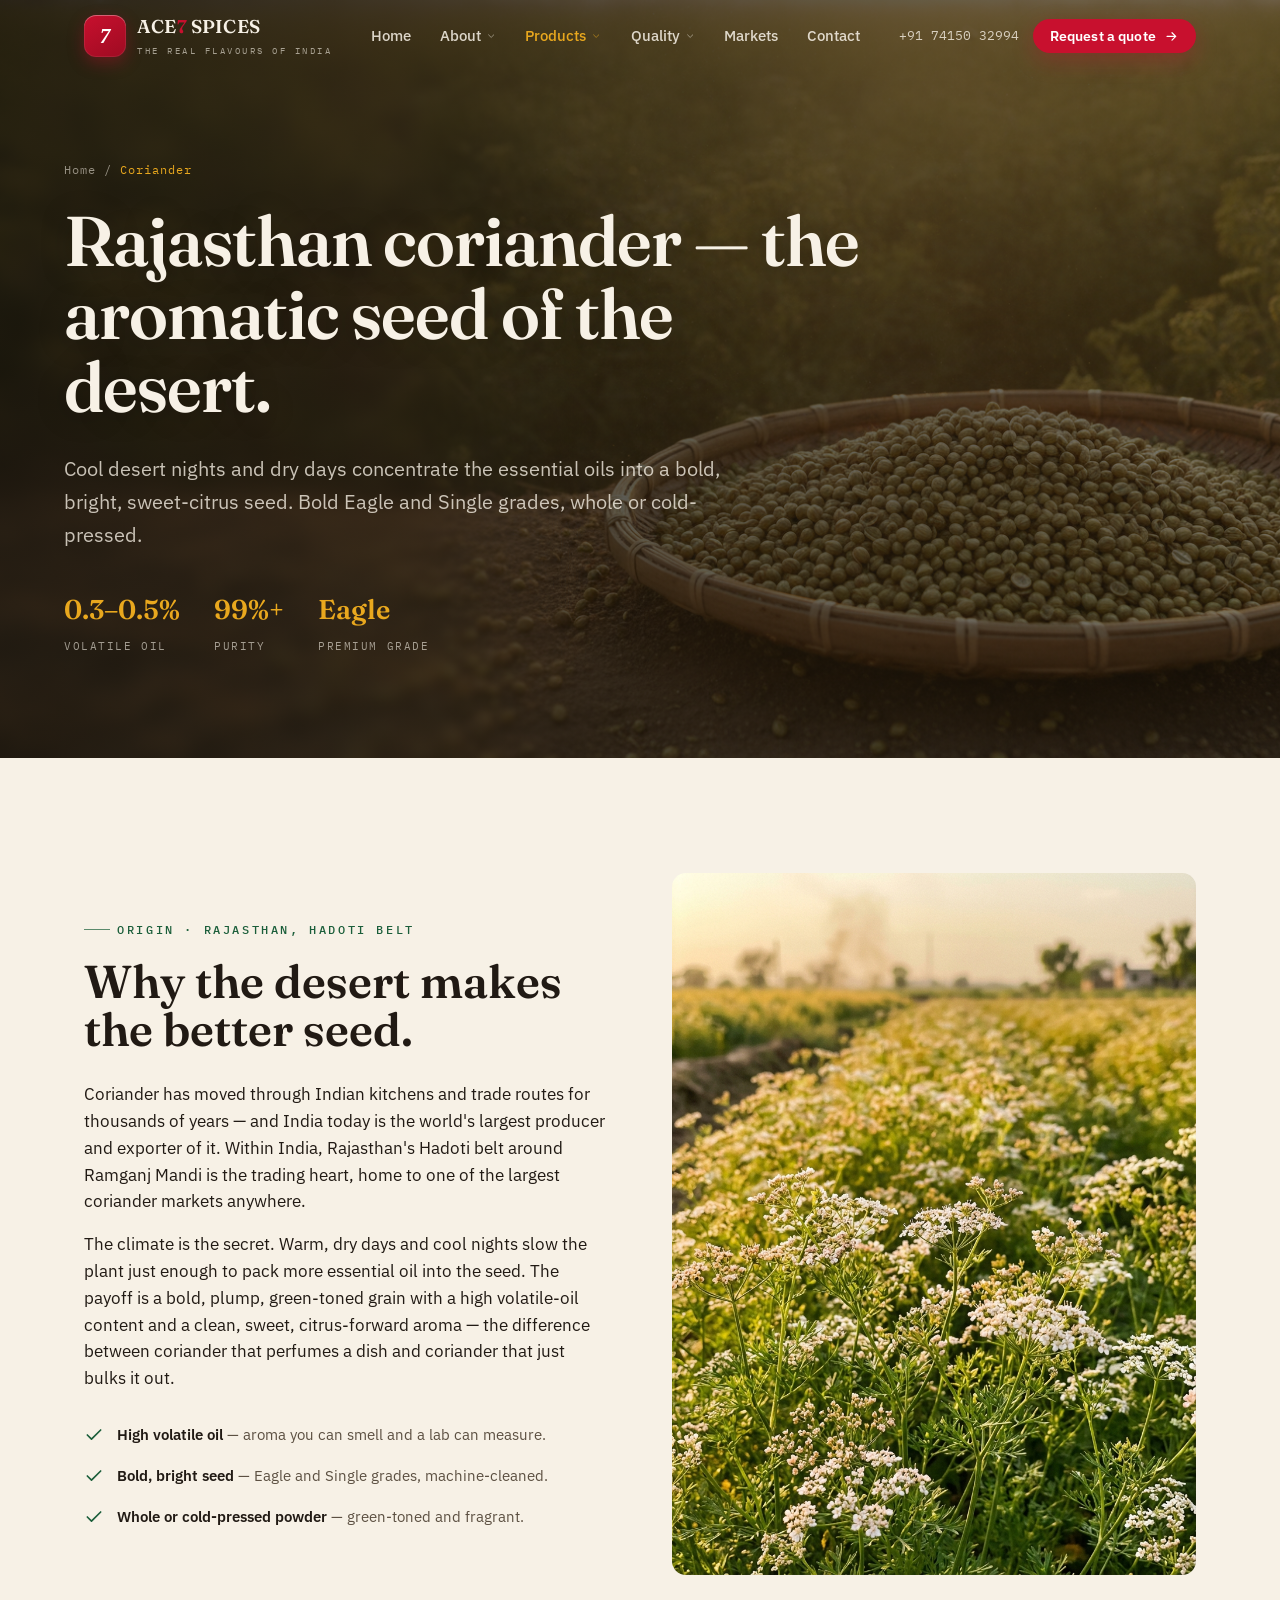
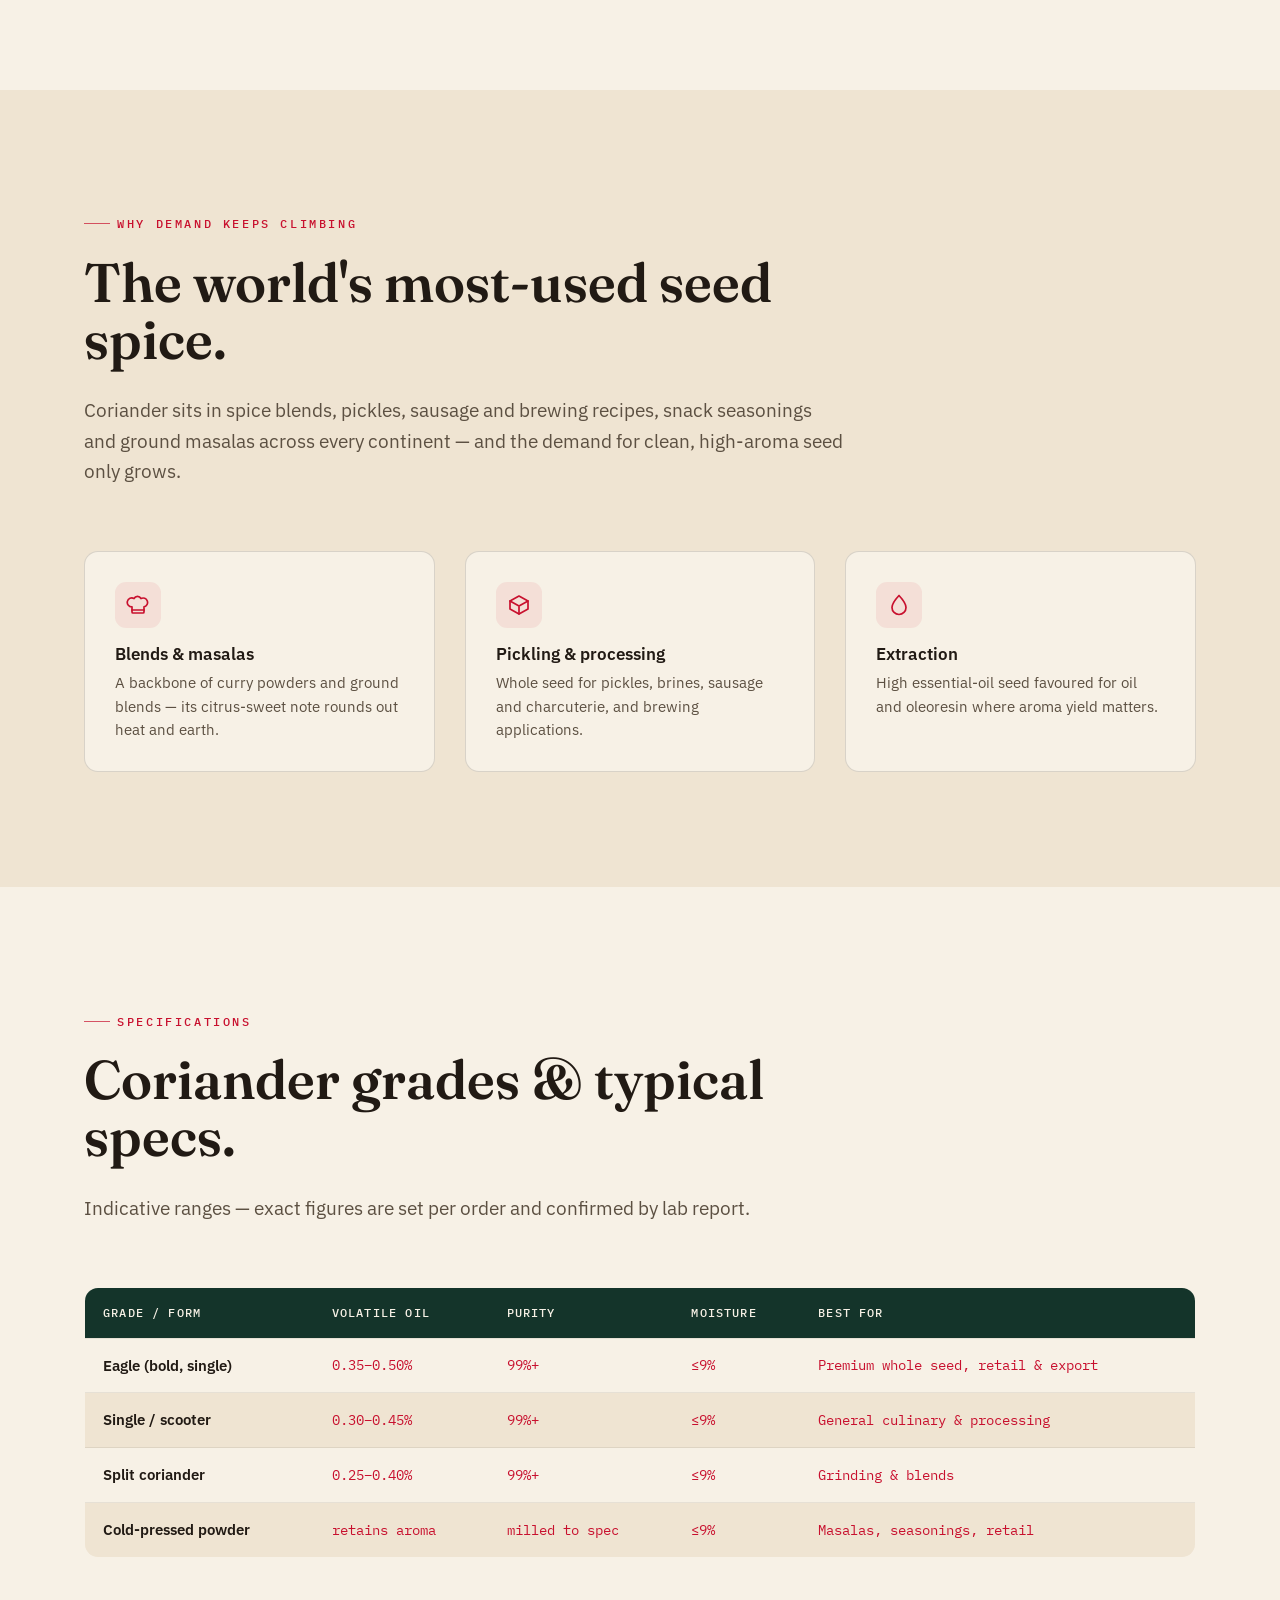
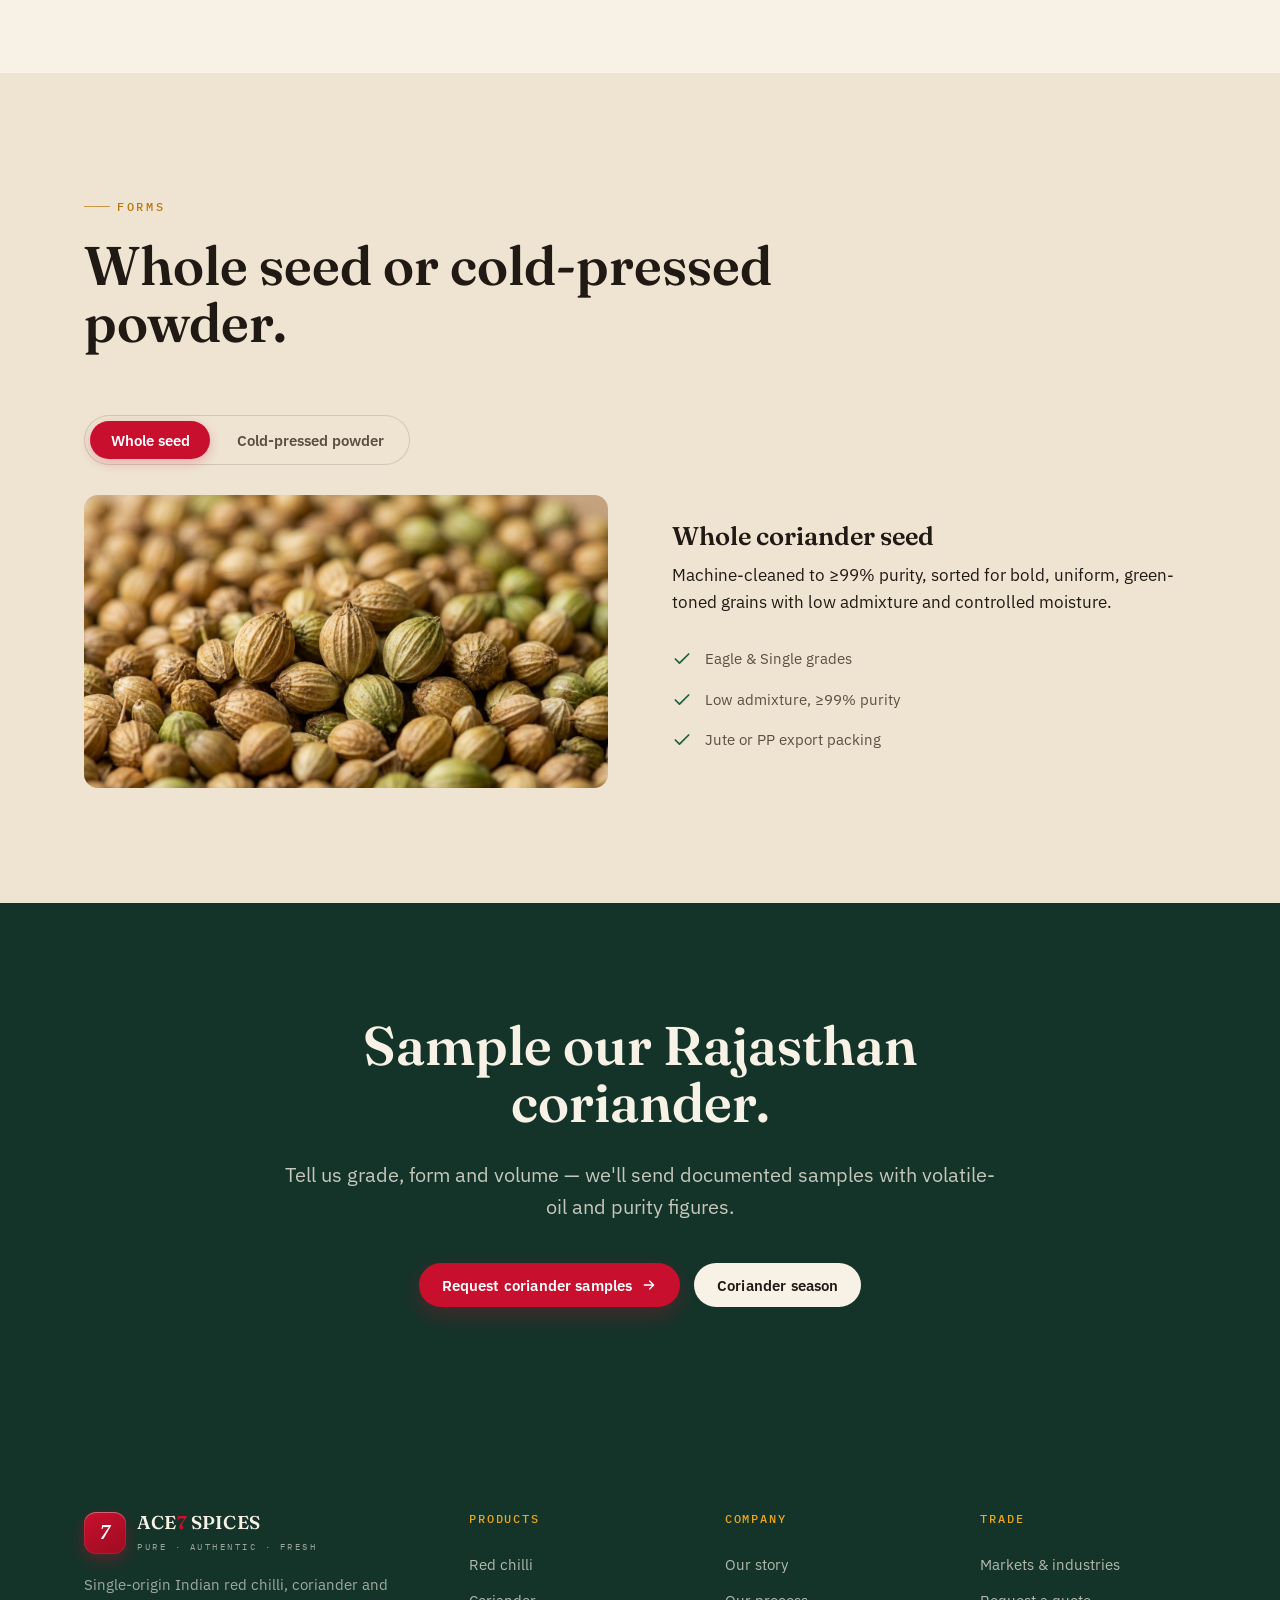
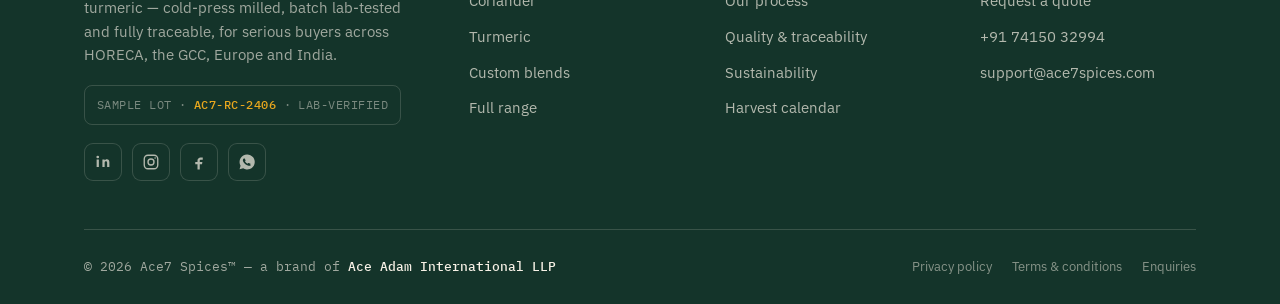
==== commit 647bd77a: "Add files via upload" ====
--- a/coriander.html
+++ b/coriander.html
@@ -49,17 +49,17 @@
 <section class="section roast">
   <div class="wrap" data-tabs>
     <div class="section-head reveal"><span class="eyebrow cream">Forms</span><h2>Whole seed or cold-pressed powder.</h2></div>
-    <div class="tabs reveal" style="margin-bottom:30px;background:rgba(247,241,230,.06);border-color:var(--line-light)">
+    <div class="tabs reveal" style="margin-bottom:30px">
       <button class="tab active" data-tab="cseed">Whole seed</button>
       <button class="tab" data-tab="cpowder">Cold-pressed powder</button>
     </div>
     <div class="tabpanel active" data-panel="cseed">
       <div class="split"><div class="split__media reveal"><img src="images/coriander-seed-macro.jpg" alt="Macro of whole coriander seeds" loading="lazy" data-ph="Macro of whole coriander seeds" data-ph-class="ph--wide" class=""></div>
-      <div class="split__body reveal d1"><h3 style="font-size:1.6rem;margin-bottom:.5em;color:var(--paper)">Whole coriander seed</h3><p>Machine-cleaned to ≥99% purity, sorted for bold, uniform, green-toned grains with low admixture and controlled moisture.</p><ul class="checklist"><li><svg viewBox="0 0 24 24" fill="none" stroke="currentColor" stroke-width="2" stroke-linecap="round" stroke-linejoin="round"><path d="M20 6L9 17l-5-5"/></svg><span>Eagle &amp; Single grades</span></li><li><svg viewBox="0 0 24 24" fill="none" stroke="currentColor" stroke-width="2" stroke-linecap="round" stroke-linejoin="round"><path d="M20 6L9 17l-5-5"/></svg><span>Low admixture, ≥99% purity</span></li><li><svg viewBox="0 0 24 24" fill="none" stroke="currentColor" stroke-width="2" stroke-linecap="round" stroke-linejoin="round"><path d="M20 6L9 17l-5-5"/></svg><span>Jute or PP export packing</span></li></ul></div></div>
+      <div class="split__body reveal d1"><h3 style="font-size:1.6rem;margin-bottom:.5em">Whole coriander seed</h3><p>Machine-cleaned to ≥99% purity, sorted for bold, uniform, green-toned grains with low admixture and controlled moisture.</p><ul class="checklist"><li><svg viewBox="0 0 24 24" fill="none" stroke="currentColor" stroke-width="2" stroke-linecap="round" stroke-linejoin="round"><path d="M20 6L9 17l-5-5"/></svg><span>Eagle &amp; Single grades</span></li><li><svg viewBox="0 0 24 24" fill="none" stroke="currentColor" stroke-width="2" stroke-linecap="round" stroke-linejoin="round"><path d="M20 6L9 17l-5-5"/></svg><span>Low admixture, ≥99% purity</span></li><li><svg viewBox="0 0 24 24" fill="none" stroke="currentColor" stroke-width="2" stroke-linecap="round" stroke-linejoin="round"><path d="M20 6L9 17l-5-5"/></svg><span>Jute or PP export packing</span></li></ul></div></div>
     </div>
     <div class="tabpanel" data-panel="cpowder">
       <div class="split"><div class="split__media reveal"><img src="images/coriander-powder.jpg" alt="Green-toned cold-pressed coriander powder" loading="lazy" data-ph="Green-toned cold-pressed coriander powder" data-ph-class="ph--wide" class=""></div>
-      <div class="split__body reveal d1"><h3 style="font-size:1.6rem;margin-bottom:.5em;color:var(--paper)">Cold-pressed coriander powder</h3><p>Low-RPM milled so the powder keeps its fresh green colour and sweet-citrus aroma instead of turning dull and flat. Ground to your mesh.</p><ul class="checklist"><li><svg viewBox="0 0 24 24" fill="none" stroke="currentColor" stroke-width="2" stroke-linecap="round" stroke-linejoin="round"><path d="M20 6L9 17l-5-5"/></svg><span>Aroma &amp; colour preserved</span></li><li><svg viewBox="0 0 24 24" fill="none" stroke="currentColor" stroke-width="2" stroke-linecap="round" stroke-linejoin="round"><path d="M20 6L9 17l-5-5"/></svg><span>Mesh ground to order</span></li><li><svg viewBox="0 0 24 24" fill="none" stroke="currentColor" stroke-width="2" stroke-linecap="round" stroke-linejoin="round"><path d="M20 6L9 17l-5-5"/></svg><span>No fillers or additives</span></li></ul></div></div>
+      <div class="split__body reveal d1"><h3 style="font-size:1.6rem;margin-bottom:.5em">Cold-pressed coriander powder</h3><p>Low-RPM milled so the powder keeps its fresh green colour and sweet-citrus aroma instead of turning dull and flat. Ground to your mesh.</p><ul class="checklist"><li><svg viewBox="0 0 24 24" fill="none" stroke="currentColor" stroke-width="2" stroke-linecap="round" stroke-linejoin="round"><path d="M20 6L9 17l-5-5"/></svg><span>Aroma &amp; colour preserved</span></li><li><svg viewBox="0 0 24 24" fill="none" stroke="currentColor" stroke-width="2" stroke-linecap="round" stroke-linejoin="round"><path d="M20 6L9 17l-5-5"/></svg><span>Mesh ground to order</span></li><li><svg viewBox="0 0 24 24" fill="none" stroke="currentColor" stroke-width="2" stroke-linecap="round" stroke-linejoin="round"><path d="M20 6L9 17l-5-5"/></svg><span>No fillers or additives</span></li></ul></div></div>
     </div>
   </div>
 </section>
--- a/assets/styles.css
+++ b/assets/styles.css
@@ -8,8 +8,8 @@
 :root{
   --chilli:#C8102E;
   --chilli-deep:#9E0B22;
-  --roast:#1E150F;
-  --roast-2:#2A1E15;
+  --roast:#14342A;
+  --roast-2:#1B4636;
   --paper:#F7F1E6;
   --paper-2:#EFE4D2;
   --paper-3:#E7D9C1;
@@ -18,8 +18,9 @@
   --turmeric:#D98E04;
   --turmeric-2:#E9A81E;
   --ink:#211A14;
-  --ink-soft:#6F6253;
-  --ink-faint:#9A8C79;
+  --ink-soft:#5C5042;
+  --ink-faint:#8A7C68;
+  --ochre:#B9760A;
   --line:rgba(33,26,20,.14);
   --line-2:rgba(33,26,20,.08);
   --line-light:rgba(247,241,230,.16);
@@ -67,7 +68,8 @@
 .eyebrow.center::after{content:"";width:26px;height:1px;background:currentColor;opacity:.7}
 .eyebrow.leaf{color:var(--leaf)}
 .eyebrow.turmeric{color:var(--turmeric)}
-.eyebrow.cream{color:var(--turmeric-2)}
+.eyebrow.cream{color:var(--ochre)}
+.hero .eyebrow.cream,.ctaband .eyebrow.cream,.card--roast .eyebrow.cream,.statsband .eyebrow.cream,.footer .eyebrow.cream{color:var(--turmeric-2)}
 .mono{font-family:"IBM Plex Mono",monospace}
 
 .lead{font-size:clamp(1.05rem,1.7vw,1.28rem);color:var(--ink-soft);line-height:1.6;font-weight:400}
@@ -77,10 +79,7 @@
 .wrap{max-width:var(--maxw);margin-inline:auto;padding-inline:var(--gut)}
 .section{padding-block:clamp(64px,9vw,128px)}
 .section--tight{padding-block:clamp(48px,6vw,84px)}
-.roast{background:var(--roast);color:var(--paper)}
-.roast h1,.roast h2,.roast h3,.roast h4{color:var(--paper)}
-.roast .muted{color:rgba(247,241,230,.66)}
-.roast .lead{color:rgba(247,241,230,.78)}
+.roast{background:var(--paper-2);color:var(--ink)}
 .paper-2{background:var(--paper-2)}
 .center{text-align:center}
 .center .eyebrow{justify-content:center}
@@ -95,7 +94,7 @@
 .section-head.center{margin-inline:auto}
 .section-head h2{font-size:clamp(2rem,4.3vw,3.4rem);margin:.4em 0 .5em}
 .section-head p{font-size:clamp(1rem,1.5vw,1.18rem);color:var(--ink-soft)}
-.roast .section-head p{color:rgba(247,241,230,.72)}
+
 
 /* ---------- buttons ---------- */
 .btn{
@@ -111,16 +110,18 @@
 .btn--primary:hover{background:var(--chilli-deep);transform:translateY(-2px);box-shadow:0 14px 30px rgba(200,16,46,.34)}
 .btn--ghost{background:transparent;color:var(--ink);box-shadow:inset 0 0 0 1.5px var(--line)}
 .btn--ghost:hover{box-shadow:inset 0 0 0 1.5px var(--ink);transform:translateY(-2px)}
-.roast .btn--ghost{color:var(--paper);box-shadow:inset 0 0 0 1.5px var(--line-light)}
-.roast .btn--ghost:hover{box-shadow:inset 0 0 0 1.5px var(--paper)}
-.btn--light{background:var(--paper);color:var(--roast)}
-.btn--light:hover{background:#fff;transform:translateY(-2px)}
+.hero .btn--ghost,.phero .btn--ghost,.ctaband .btn--ghost,.footer .btn--ghost{color:var(--paper);box-shadow:inset 0 0 0 1.5px var(--line-light)}
+.hero .btn--ghost:hover,.phero .btn--ghost:hover,.ctaband .btn--ghost:hover,.footer .btn--ghost:hover{box-shadow:inset 0 0 0 1.5px var(--paper)}
+.btn--light{background:var(--roast);color:var(--paper)}
+.btn--light:hover{background:var(--roast-2);transform:translateY(-2px)}
+.ctaband .btn--light,.hero .btn--light,.phero .btn--light,.footer .btn--light{background:var(--paper);color:var(--ink)}
+.ctaband .btn--light:hover,.hero .btn--light:hover,.phero .btn--light:hover,.footer .btn--light:hover{background:#fff}
 .btn-row{display:flex;gap:14px;flex-wrap:wrap}
 
 .txtlink{display:inline-flex;align-items:center;gap:.5em;font-weight:600;font-size:.95rem;color:var(--chilli);transition:gap .3s var(--ease)}
 .txtlink svg{width:1em;height:1em}
 .txtlink:hover{gap:.85em}
-.roast .txtlink{color:var(--turmeric-2)}
+.hero .txtlink,.phero .txtlink,.ctaband .txtlink,.footer .txtlink{color:var(--turmeric-2)}
 
 /* =====================================================================
    HEADER / NAV
@@ -137,17 +138,18 @@
 }
 .brand{display:flex;align-items:center;gap:11px;flex-shrink:0}
 .brand__mark{
-  width:38px;height:38px;border-radius:9px;
-  background:var(--chilli);color:#fff;
+  width:42px;height:42px;border-radius:12px;
+  background:linear-gradient(150deg,var(--chilli),var(--chilli-deep));color:#fff;
   display:grid;place-items:center;
-  font-family:"Fraunces",serif;font-weight:700;font-size:1.18rem;letter-spacing:-.02em;
-  box-shadow:0 4px 12px rgba(200,16,46,.3);
+  font-family:"Fraunces",serif;font-weight:600;font-size:1.34rem;letter-spacing:-.01em;font-style:italic;
+  box-shadow:0 6px 16px rgba(200,16,46,.34),inset 0 1px 0 rgba(255,255,255,.28),inset 0 0 0 1px rgba(255,255,255,.08);
 }
 .brand__name{font-family:"Fraunces",serif;font-weight:600;font-size:1.16rem;letter-spacing:.01em;line-height:1;color:var(--paper);transition:color .35s}
 .brand__name b{color:var(--chilli);font-weight:600}
 .brand__tag{display:block;font-family:"IBM Plex Mono",monospace;font-size:.56rem;letter-spacing:.28em;color:rgba(247,241,230,.6);margin-top:3px;text-transform:uppercase;transition:color .35s}
 .header.scrolled .brand__name{color:var(--ink)}
 .header.scrolled .brand__tag{color:var(--ink-faint)}
+.header.scrolled{background:rgba(247,241,230,.92);backdrop-filter:saturate(1.2) blur(12px);border-bottom-color:var(--line);box-shadow:var(--shadow-sm)}
 
 .nav{display:flex;align-items:center;gap:4px}
 .nav__item{position:relative}
@@ -239,12 +241,13 @@
 .hero{position:relative;background:var(--roast);color:var(--paper);overflow:hidden;padding-top:120px}
 .hero__media{position:absolute;inset:0;z-index:0}
 .hero__media .ph{height:100%;border-radius:0}
-.hero__media::after{content:"";position:absolute;inset:0;background:linear-gradient(105deg,rgba(20,14,9,.96) 0%,rgba(20,14,9,.82) 42%,rgba(20,14,9,.45) 100%)}
+.hero__media img{position:absolute;inset:0;width:100%;height:100%;object-fit:cover;filter:saturate(1.06) contrast(1.02)}
+.hero__media::after{content:"";position:absolute;inset:0;background:linear-gradient(100deg,rgba(20,17,11,.82) 0%,rgba(20,17,11,.50) 38%,rgba(20,17,11,.14) 66%,rgba(20,17,11,.34) 100%)}
 .hero__grain{position:absolute;inset:0;z-index:1;opacity:.5;background-image:radial-gradient(rgba(255,255,255,.04) 1px,transparent 1px);background-size:3px 3px;pointer-events:none}
 .hero__inner{position:relative;z-index:2;max-width:var(--maxw);margin-inline:auto;padding:clamp(40px,7vw,90px) var(--gut) 0}
 .hero__grid{display:grid;grid-template-columns:1.15fr .85fr;gap:50px;align-items:center;padding-bottom:clamp(40px,6vw,70px)}
 @media(max-width:900px){.hero__grid{grid-template-columns:1fr;gap:34px}}
-.hero h1{font-size:clamp(2.7rem,6.6vw,5.4rem);letter-spacing:-.015em;margin-bottom:.42em}
+.hero h1{font-size:clamp(2.7rem,6.6vw,5.4rem);letter-spacing:-.015em;margin-bottom:.42em;color:var(--paper);text-shadow:0 2px 30px rgba(10,8,5,.35)}
 .hero h1 em{font-style:italic;color:var(--turmeric-2);font-weight:500}
 .hero__sub{font-size:clamp(1.05rem,1.7vw,1.3rem);color:rgba(247,241,230,.8);max-width:46ch;margin-bottom:2em;line-height:1.55}
 .hero__cta{display:flex;gap:14px;flex-wrap:wrap;margin-bottom:2.4em}
@@ -272,12 +275,13 @@
 .phero{position:relative;background:var(--roast);color:var(--paper);padding:160px var(--gut) clamp(60px,8vw,100px);overflow:hidden}
 .phero__media{position:absolute;inset:0;z-index:0}
 .phero__media .ph{height:100%}
-.phero__media::after{content:"";position:absolute;inset:0;background:linear-gradient(100deg,rgba(20,14,9,.95),rgba(20,14,9,.72))}
+.phero__media img{position:absolute;inset:0;width:100%;height:100%;object-fit:cover}
+.phero__media::after{content:"";position:absolute;inset:0;background:linear-gradient(100deg,rgba(20,17,11,.84),rgba(20,17,11,.55))}
 .phero__inner{position:relative;z-index:2;max-width:var(--maxw);margin-inline:auto}
 .phero .crumbs{font-family:"IBM Plex Mono",monospace;font-size:.76rem;letter-spacing:.08em;color:rgba(247,241,230,.55);margin-bottom:24px}
 .phero .crumbs a:hover{color:var(--turmeric-2)}
 .phero .crumbs span{color:var(--turmeric-2)}
-.phero h1{font-size:clamp(2.4rem,5.5vw,4.4rem);letter-spacing:-.015em;max-width:18ch;margin-bottom:.4em}
+.phero h1{font-size:clamp(2.4rem,5.5vw,4.4rem);letter-spacing:-.015em;max-width:18ch;margin-bottom:.4em;color:var(--paper);text-shadow:0 2px 30px rgba(10,8,5,.3)}
 .phero p{font-size:clamp(1.05rem,1.6vw,1.3rem);color:rgba(247,241,230,.78);max-width:58ch}
 .phero__meta{display:flex;gap:34px;flex-wrap:wrap;margin-top:36px}
 .phero__meta .m b{display:block;font-family:"Fraunces",serif;font-size:1.7rem;color:var(--turmeric-2);font-weight:600}
@@ -317,6 +321,7 @@
 .ph--wide{aspect-ratio:16/9}
 .ph--sq{aspect-ratio:1/1}
 .ph--video{aspect-ratio:16/9}
+.split__media>img,.step__media>img{display:block;width:100%;height:auto;border-radius:var(--r)}
 
 /* =====================================================================
    USP / MARK STRIP
@@ -345,6 +350,7 @@
 .origincard:hover{transform:translateY(-6px);box-shadow:var(--shadow-lg)}
 .origincard__media{position:absolute;inset:0;z-index:0}
 .origincard__media .ph{height:100%;border-radius:0;border:none}
+.origincard__media img{position:absolute;inset:0;width:100%;height:100%;object-fit:cover}
 .origincard__media::after{content:"";position:absolute;inset:0;background:linear-gradient(180deg,rgba(20,14,9,.15) 0%,rgba(20,14,9,.55) 55%,rgba(20,14,9,.94) 100%)}
 .origincard__body{position:relative;z-index:1;margin-top:auto;padding:28px}
 .origincard__kick{font-family:"IBM Plex Mono",monospace;font-size:.72rem;letter-spacing:.14em;text-transform:uppercase;color:var(--turmeric-2);margin-bottom:8px;display:block}
@@ -381,10 +387,10 @@
 
 .checklist li{display:flex;gap:13px;align-items:flex-start;padding:8px 0;font-size:.96rem;color:var(--ink-soft)}
 .checklist li svg{width:20px;height:20px;color:var(--leaf);flex-shrink:0;margin-top:3px}
-.roast .checklist li{color:rgba(247,241,230,.8)}
-.roast .checklist li svg{color:var(--turmeric-2)}
+
+
 .checklist li b{color:var(--ink);font-weight:600}
-.roast .checklist li b{color:var(--paper)}
+
 
 /* =====================================================================
    THE SEVEN MARKS (numbered process)
@@ -392,19 +398,19 @@
 .marks{counter-reset:mark}
 .mark{
   display:grid;grid-template-columns:auto 1fr;gap:28px;align-items:start;
-  padding:30px 0;border-top:1px solid var(--line-light);
-}
-.mark:last-child{border-bottom:1px solid var(--line-light)}
+  padding:30px 0;border-top:1px solid var(--line);
+}
+.mark:last-child{border-bottom:1px solid var(--line)}
 .mark__no{
   font-family:"IBM Plex Mono",monospace;font-size:1.05rem;font-weight:500;
-  color:var(--turmeric-2);
+  color:var(--ochre);
   width:62px;padding-top:6px;
 }
 .mark__no::before{counter-increment:mark;content:"0" counter(mark)}
 .mark__body{display:grid;grid-template-columns:1fr 1.6fr;gap:18px 40px}
 @media(max-width:760px){.mark__body{grid-template-columns:1fr;gap:8px}}
-.mark__body h3{font-size:1.5rem;color:var(--paper)}
-.mark__body p{color:rgba(247,241,230,.72);font-size:.98rem}
+.mark__body h3{font-size:1.5rem;color:var(--ink)}
+.mark__body p{color:var(--ink-soft);font-size:.98rem}
 
 /* =====================================================================
    PROCESS STEPS (source / sort / process)
@@ -451,6 +457,7 @@
 .variety:hover{transform:translateY(-4px);box-shadow:var(--shadow-md)}
 .variety__media{aspect-ratio:4/3}
 .variety__media .ph{height:100%;border-radius:0;border:none}
+.variety__media img{width:100%;height:100%;object-fit:cover}
 .variety__body{padding:20px;display:flex;flex-direction:column;flex:1}
 .variety__cat{font-family:"IBM Plex Mono",monospace;font-size:.66rem;letter-spacing:.12em;text-transform:uppercase;color:var(--ink-faint);margin-bottom:6px}
 .variety h4{font-family:"Fraunces",serif;font-size:1.22rem;font-weight:600;margin-bottom:12px}
@@ -467,51 +474,51 @@
 /* =====================================================================
    HEAT / SHU SCALE (interactive)
    ===================================================================== */
-.heatscale{background:var(--roast-2);border-radius:var(--r);padding:clamp(24px,4vw,44px);border:1px solid rgba(247,241,230,.08)}
+.heatscale{background:#fff;border-radius:var(--r);padding:clamp(24px,4vw,44px);border:1px solid var(--line);box-shadow:var(--shadow-sm)}
 .heatscale__track{position:relative;height:18px;border-radius:100px;margin:50px 0 14px;background:linear-gradient(90deg,#E9A81E 0%,#E07B1A 30%,#D2401F 60%,#C8102E 85%,#7a0a1a 100%)}
 .heatscale__mark{position:absolute;top:-46px;transform:translateX(-50%);text-align:center;transition:left .5s var(--ease)}
-.heatscale__mark::after{content:"";position:absolute;top:34px;left:50%;width:2px;height:30px;background:var(--paper);transform:translateX(-50%);opacity:.5}
-.heatscale__mark b{font-family:"Fraunces",serif;font-size:1rem;color:var(--paper);display:block}
-.heatscale__mark span{font-family:"IBM Plex Mono",monospace;font-size:.66rem;color:var(--turmeric-2)}
-.heatscale__labels{display:flex;justify-content:space-between;font-family:"IBM Plex Mono",monospace;font-size:.7rem;color:rgba(247,241,230,.5)}
+.heatscale__mark::after{content:"";position:absolute;top:34px;left:50%;width:2px;height:30px;background:var(--ink);transform:translateX(-50%);opacity:.35}
+.heatscale__mark b{font-family:"Fraunces",serif;font-size:1rem;color:var(--ink);display:block}
+.heatscale__mark span{font-family:"IBM Plex Mono",monospace;font-size:.66rem;color:var(--ochre)}
+.heatscale__labels{display:flex;justify-content:space-between;font-family:"IBM Plex Mono",monospace;font-size:.7rem;color:var(--ink-faint)}
 .heatpicker{display:flex;gap:8px;flex-wrap:wrap;margin-top:26px}
-.heatpicker button{font-family:"IBM Plex Mono",monospace;font-size:.78rem;padding:.5em 1em;border-radius:100px;color:rgba(247,241,230,.7);box-shadow:inset 0 0 0 1px var(--line-light);transition:.25s}
+.heatpicker button{font-family:"IBM Plex Mono",monospace;font-size:.78rem;padding:.5em 1em;border-radius:100px;color:var(--ink-soft);box-shadow:inset 0 0 0 1px var(--line);transition:.25s}
 .heatpicker button.active,.heatpicker button:hover{background:var(--chilli);color:#fff;box-shadow:none}
 .heatout{margin-top:24px;display:grid;grid-template-columns:repeat(3,1fr);gap:14px}
 @media(max-width:560px){.heatout{grid-template-columns:1fr}}
-.heatout div{background:rgba(247,241,230,.04);border:1px solid var(--line-light);border-radius:var(--r-sm);padding:16px}
-.heatout span{font-family:"IBM Plex Mono",monospace;font-size:.64rem;letter-spacing:.12em;text-transform:uppercase;color:rgba(247,241,230,.55);display:block;margin-bottom:6px}
-.heatout b{font-family:"Fraunces",serif;font-size:1.5rem;color:var(--turmeric-2);font-weight:600}
+.heatout div{background:var(--paper-2);border:1px solid var(--line);border-radius:var(--r-sm);padding:16px}
+.heatout span{font-family:"IBM Plex Mono",monospace;font-size:.64rem;letter-spacing:.12em;text-transform:uppercase;color:var(--ink-faint);display:block;margin-bottom:6px}
+.heatout b{font-family:"Fraunces",serif;font-size:1.5rem;color:var(--chilli);font-weight:600}
 
 /* =====================================================================
    HARVEST CALENDAR (interactive)
    ===================================================================== */
-.calendar{background:var(--roast);border-radius:var(--r);padding:clamp(20px,3vw,40px);border:1px solid rgba(247,241,230,.08)}
+.calendar{background:#fff;border-radius:var(--r);padding:clamp(20px,3vw,40px);border:1px solid var(--line);box-shadow:var(--shadow-sm)}
 .cal__legend{display:flex;gap:20px;flex-wrap:wrap;margin-bottom:26px;font-family:"IBM Plex Mono",monospace;font-size:.74rem}
-.cal__legend span{display:inline-flex;align-items:center;gap:7px;color:rgba(247,241,230,.7)}
+.cal__legend span{display:inline-flex;align-items:center;gap:7px;color:var(--ink-soft)}
 .cal__legend i{width:14px;height:14px;border-radius:3px;display:inline-block}
 .lg-sow{background:#3E6B47}.lg-grow{background:#8FA31E}.lg-harvest{background:var(--chilli)}.lg-process{background:var(--turmeric)}
 .cal__grid{display:grid;grid-template-columns:140px repeat(12,1fr);gap:5px;min-width:760px}
-.cal__head{font-family:"IBM Plex Mono",monospace;font-size:.66rem;letter-spacing:.04em;color:rgba(247,241,230,.5);text-align:center;padding-bottom:6px;text-transform:uppercase}
-.cal__crop{display:flex;align-items:center;gap:10px;font-weight:600;font-size:.92rem;color:var(--paper);padding-right:10px}
+.cal__head{font-family:"IBM Plex Mono",monospace;font-size:.66rem;letter-spacing:.04em;color:var(--ink-faint);text-align:center;padding-bottom:6px;text-transform:uppercase}
+.cal__crop{display:flex;align-items:center;gap:10px;font-weight:600;font-size:.92rem;color:var(--ink);padding-right:10px}
 .cal__crop i{width:9px;height:9px;border-radius:50%}
-.cal__cell{height:38px;border-radius:5px;background:rgba(247,241,230,.04);position:relative;cursor:pointer;transition:transform .2s}
+.cal__cell{height:38px;border-radius:5px;background:var(--paper-2);position:relative;cursor:pointer;transition:transform .2s}
 .cal__cell[data-phase]:hover{transform:scale(1.08);z-index:2}
 .cal__cell.sow{background:#3E6B47}
 .cal__cell.grow{background:#8FA31E}
 .cal__cell.harvest{background:var(--chilli)}
 .cal__cell.process{background:var(--turmeric)}
-.cal__cell.peak{box-shadow:inset 0 0 0 2px var(--paper)}
+.cal__cell.peak{box-shadow:inset 0 0 0 2px var(--ink)}
 .cal-wrap{overflow-x:auto;-webkit-overflow-scrolling:touch;padding-bottom:6px}
-.cal__detail{margin-top:26px;background:rgba(247,241,230,.04);border:1px solid var(--line-light);border-radius:var(--r);padding:24px;min-height:120px;display:none}
+.cal__detail{margin-top:26px;background:var(--paper-2);border:1px solid var(--line);border-radius:var(--r);padding:24px;min-height:120px;display:none}
 .cal__detail.show{display:block;animation:fade .4s var(--ease)}
-.cal__detail h4{font-family:"Fraunces",serif;color:var(--turmeric-2);font-size:1.3rem;margin-bottom:4px}
-.cal__detail .ph-name{font-family:"IBM Plex Mono",monospace;font-size:.74rem;letter-spacing:.1em;text-transform:uppercase;color:rgba(247,241,230,.55);margin-bottom:14px}
-.cal__detail p{color:rgba(247,241,230,.78);font-size:.95rem;margin-bottom:14px}
+.cal__detail h4{font-family:"Fraunces",serif;color:var(--ochre);font-size:1.3rem;margin-bottom:4px}
+.cal__detail .ph-name{font-family:"IBM Plex Mono",monospace;font-size:.74rem;letter-spacing:.1em;text-transform:uppercase;color:var(--ink-faint);margin-bottom:14px}
+.cal__detail p{color:var(--ink-soft);font-size:.95rem;margin-bottom:14px}
 .cal__detail .specs{display:flex;gap:24px;flex-wrap:wrap}
-.cal__detail .specs div span{font-family:"IBM Plex Mono",monospace;font-size:.64rem;letter-spacing:.1em;text-transform:uppercase;color:rgba(247,241,230,.5);display:block}
-.cal__detail .specs div b{font-family:"Fraunces",serif;font-size:1.2rem;color:var(--paper);font-weight:600}
-.cal__hint{font-family:"IBM Plex Mono",monospace;font-size:.74rem;color:rgba(247,241,230,.45);margin-top:16px;text-align:center}
+.cal__detail .specs div span{font-family:"IBM Plex Mono",monospace;font-size:.64rem;letter-spacing:.1em;text-transform:uppercase;color:var(--ink-faint);display:block}
+.cal__detail .specs div b{font-family:"Fraunces",serif;font-size:1.2rem;color:var(--ink);font-weight:600}
+.cal__hint{font-family:"IBM Plex Mono",monospace;font-size:.74rem;color:var(--ink-faint);margin-top:16px;text-align:center}
 
 /* =====================================================================
    MARKETS
@@ -554,9 +561,9 @@
 /* =====================================================================
    CTA BAND
    ===================================================================== */
-.ctaband{position:relative;overflow:hidden;text-align:center}
+.ctaband{position:relative;overflow:hidden;text-align:center;background:var(--roast);color:var(--paper)}
 .ctaband__inner{position:relative;z-index:2;max-width:720px;margin-inline:auto}
-.ctaband h2{font-size:clamp(2rem,4.5vw,3.4rem);margin-bottom:.5em}
+.ctaband h2{font-size:clamp(2rem,4.5vw,3.4rem);margin-bottom:.5em;color:var(--paper)}
 .ctaband p{font-size:clamp(1.05rem,1.6vw,1.25rem);color:rgba(247,241,230,.78);margin-bottom:2em}
 .ctaband .btn-row{justify-content:center}
 
@@ -643,12 +650,12 @@
 .pill{display:inline-flex;align-items:center;gap:7px;font-family:"IBM Plex Mono",monospace;font-size:.72rem;letter-spacing:.08em;text-transform:uppercase;padding:6px 13px;border-radius:100px;background:rgba(200,16,46,.08);color:var(--chilli)}
 .pill.leaf{background:rgba(27,94,58,.1);color:var(--leaf)}
 .pill.turmeric{background:rgba(217,142,4,.14);color:#a76a02}
-.roast .pill{background:rgba(217,142,4,.14);color:var(--turmeric-2)}
+.ctaband .pill,.hero .pill{background:rgba(217,142,4,.18);color:var(--turmeric-2)}
 .divider{height:1px;background:var(--line);margin-block:clamp(40px,6vw,72px)}
 .quote{font-family:"Fraunces",serif;font-size:clamp(1.5rem,3.2vw,2.4rem);font-weight:500;line-height:1.3;font-style:italic;max-width:18ch}
 .quote--center{margin-inline:auto;text-align:center;max-width:24ch}
 .cite{font-family:"IBM Plex Mono",monospace;font-size:.8rem;letter-spacing:.08em;color:var(--ink-faint);margin-top:20px;text-transform:uppercase}
-.roast .cite{color:rgba(247,241,230,.55)}
+
 
 /* reveal animation */
 .reveal{opacity:0;transform:translateY(26px);transition:opacity .7s var(--ease),transform .7s var(--ease)}
